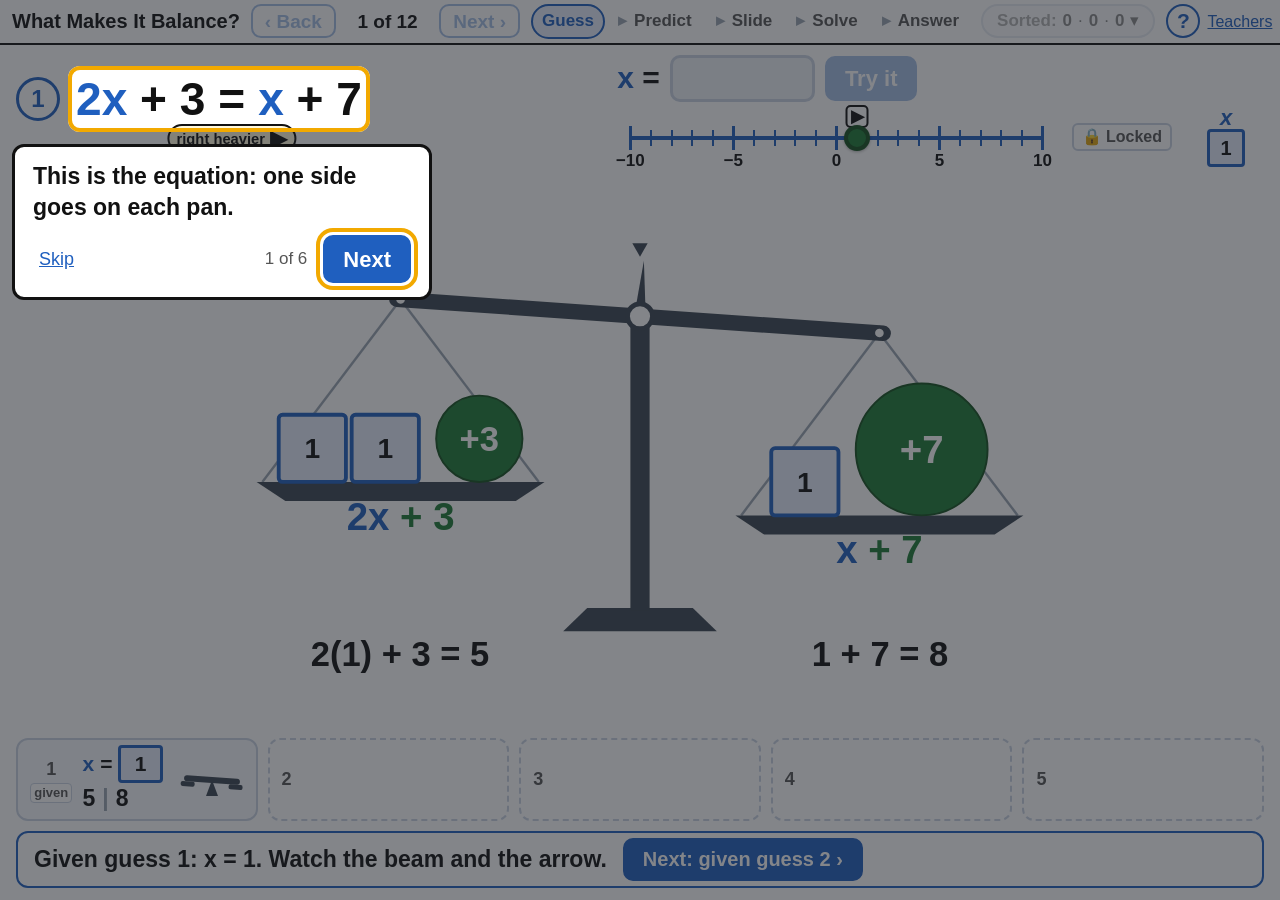
==== index.html @ c0139d24 "Version the script and style links so a new release never mixes with cached old files Co-Authored-By" ====
<!doctype html>
<html lang="en">
<head>
  <meta charset="utf-8">
  <meta name="viewport" content="width=device-width, initial-scale=1">
  <title>What Makes It Balance?</title>
  <link rel="stylesheet" href="css/style.css?v=bf39725">
</head>
<body class="app" data-step="guess">
  <header class="bar">
    <span class="bar-title">What Makes It Balance?</span>
    <nav class="bar-nav" aria-label="Equations">
      <button type="button" class="btn btn-nav" id="back" aria-keyshortcuts="b">&lsaquo; Back</button>
      <span class="bar-progress" id="progress" aria-live="polite"></span>
      <button type="button" class="btn btn-nav" id="next" aria-keyshortcuts="n">Next &rsaquo;</button>
    </nav>
    <ol class="steps" id="steps" aria-label="Steps for this equation">
      <li data-step="guess">Guess</li>
      <li data-step="predict">Predict</li>
      <li data-step="slide">Slide</li>
      <li data-step="solve">Solve</li>
      <li data-step="answer">Answer</li>
    </ol>
    <div class="sortbar dim-able">
      <button type="button" class="sortbar-toggle" id="sortbar-toggle" aria-expanded="false" aria-controls="sortbar-panel"></button>
      <div class="sortbar-panel" id="sortbar-panel" hidden></div>
    </div>
    <span class="bar-tools">
      <button type="button" class="btn btn-help" id="help" aria-label="Show me around (help)">?</button>
      <a href="teachers.html">Teachers</a>
      <button type="button" class="linkish" id="start-over">Start over</button>
    </span>
  </header>

  <main class="stage">
    <section class="top-row">
      <div class="eq-area" id="eq-area">
        <span class="eq-number" id="eq-number" aria-hidden="true"></span>
        <h1 class="eq-display" id="eq-display"></h1>
        <p class="sr-only" id="arrow-sr" aria-live="polite"></p>
      </div>
      <div class="x-area" id="x-area">
        <form class="x-form" id="x-form" autocomplete="off">
          <label for="x-input" class="x-label"><span class="eqn-x">x</span> =</label>
          <input id="x-input" class="x-input" type="text" inputmode="text" spellcheck="false" autocomplete="off">
          <button type="submit" class="btn btn-primary" id="x-try">Try it</button>
          <p class="msg" id="x-msg" aria-live="polite"></p>
        </form>
        <div class="nl-row">
          <div class="nl" id="nl">
            <div class="nl-markers" id="nl-markers"></div>
            <div class="nl-line" aria-hidden="true"></div>
            <div class="nl-ticks" id="nl-ticks" aria-hidden="true"></div>
            <input id="x-slider" class="nl-range" type="range" min="-10" max="10" step="0.01" value="0"
                   aria-label="Number line slider for x">
          </div>
          <span class="slider-lock" id="slider-lock" title="The slider unlocks after 5 guesses and a prediction">&#128274; Locked</span>
          <div class="xbox-wrap" id="xbox-wrap">
            <span class="xbox-name eqn-x" aria-hidden="true">x</span>
            <div class="xbox" id="xbox" role="status" aria-label="Current value of x"></div>
          </div>
        </div>
      </div>
    </section>

    <section class="balance-box" id="balance-box" aria-label="Balance">
      <svg id="balance" class="balance"></svg>
    </section>

    <section class="cards" id="cards" aria-label="Your guesses"></section>

    <section class="instruction" id="instruction" aria-live="polite"></section>
  </main>

  <div class="coach" id="coach" hidden>
    <div class="coach-ring" id="coach-ring"></div>
    <div class="coach-bubble" id="coach-bubble" role="dialog" aria-modal="true" aria-labelledby="coach-text">
      <p class="coach-text" id="coach-text"></p>
      <div class="coach-buttons">
        <button type="button" class="linkish" id="coach-skip">Skip</button>
        <span class="coach-count" id="coach-count"></span>
        <button type="button" class="btn btn-primary" id="coach-next">Next</button>
      </div>
    </div>
  </div>

  <script src="js/exact.js?v=bf39725"></script>
  <script src="js/equations.js?v=bf39725"></script>
  <script src="js/model.js?v=bf39725"></script>
  <script src="js/flow.js?v=bf39725"></script>
  <script src="js/equation-view.js?v=bf39725"></script>
  <script src="js/balance.js?v=bf39725"></script>
  <script src="js/activity.js?v=bf39725"></script>
</body>
</html>
---- css/style.css ----
/* Balanced or Not? — shared styles. Blue matches the paper sheets (#1F5FBF). */
:root {
  --blue: #1F5FBF;
  --blue-tint: #E4ECFA;
  --ink: #111111;
  --muted: #555555;
  --line: #C9D3E3;
  --bg: #FFFFFF;
  --panel: #F6F8FC;
  --green: #1E7A36;
  --red: #C0262D;
  --focus: #F2A900;
}

* { box-sizing: border-box; }
html { font-size: 20px; }
body {
  margin: 0;
  background: var(--bg);
  color: var(--ink);
  font-family: Helvetica, Arial, "Liberation Sans", sans-serif;
  line-height: 1.35;
}
a { color: var(--blue); }

:focus-visible { outline: 4px solid var(--focus); outline-offset: 3px; }

/* ---------- top bar ---------- */
.topbar {
  display: flex; align-items: baseline; justify-content: space-between; gap: 1rem; flex-wrap: wrap;
  padding: 0.6rem 1rem; border-bottom: 2px solid var(--ink);
}
.topbar h1 { margin: 0; font-size: 1.5rem; }
.topbar-sub { font-weight: 400; font-size: 1rem; color: var(--muted); margin-left: 0.5rem; }
.topbar-link { font-weight: 700; font-size: 0.9rem; }

/* ---------- buttons ---------- */
.btn {
  font: inherit; font-weight: 700; font-size: 1.1rem;
  min-height: 48px; min-width: 48px; padding: 0.3rem 0.9rem;
  border: 2px solid var(--blue); border-radius: 10px; background: #FFFFFF; color: var(--blue);
  cursor: pointer;
}
.btn:hover { background: var(--blue-tint); }
.btn-small { font-size: 1.3rem; padding: 0.1rem 0.6rem; }

/* ---------- equations (blue x-terms, black numbers, like the sheet) ---------- */
.eqn { font-weight: 700; white-space: nowrap; }
.eqn-x { color: var(--blue); }
.eqn--emphasis .eqn-x { background: var(--blue-tint); border-radius: 6px; padding: 0 0.12em; }

/* ---------- test page ---------- */
.test-page { max-width: 1180px; margin: 0 auto; padding: 0.6rem 1rem 2rem; }
.eq-picker { display: flex; align-items: center; gap: 0.6rem; flex-wrap: wrap; }
.eq-picker-label { font-weight: 700; color: var(--muted); }
.eq-picker-buttons { display: flex; flex-wrap: wrap; gap: 0.35rem; }
.eq-pick {
  font: inherit; font-weight: 700; min-width: 48px; min-height: 48px;
  border: 2px solid var(--blue); border-radius: 50%; background: #FFFFFF; color: var(--blue); cursor: pointer;
}
.eq-pick[aria-pressed="true"] { background: var(--blue); color: #FFFFFF; }

.eq-header { display: flex; align-items: center; justify-content: center; gap: 1rem; margin: 0.7rem 0 0; }
.eq-number {
  display: inline-flex; align-items: center; justify-content: center;
  width: 2.2rem; height: 2.2rem; border: 3px solid var(--blue); border-radius: 50%;
  color: var(--blue); font-weight: 700; font-size: 1.2rem;
}
.eq-display { margin: 0; font-size: clamp(1.8rem, 5vw, 3rem); }

.balance-wrap { display: flex; justify-content: center; }
.balance { width: 100%; max-height: 66vh; height: auto; display: block; }
.bon-label { text-anchor: middle; dominant-baseline: central; font-weight: 700; font-family: inherit; }
.bon-total { text-anchor: middle; font-weight: 700; fill: var(--ink); font-family: inherit; }

.controls {
  background: var(--panel); border: 2px solid var(--line); border-radius: 14px;
  padding: 0.7rem 1rem; margin-top: 0.4rem;
}
.x-entry { display: flex; align-items: center; gap: 0.6rem; flex-wrap: wrap; }
.x-label { font-weight: 700; font-size: 1.6rem; }
.x-input {
  font: inherit; font-weight: 700; font-size: 1.6rem; width: 6.5em; min-height: 48px;
  padding: 0.15rem 0.5rem; border: 2px solid var(--ink); border-radius: 10px; text-align: center;
}
.x-help { color: var(--muted); font-size: 0.85rem; }
.x-error { min-height: 1.2em; margin: 0.2rem 0; color: var(--red); font-weight: 700; }
.slider-row { display: flex; align-items: center; gap: 0.8rem; }
.slider-end { font-weight: 700; min-width: 2.5em; text-align: center; }
.x-slider { flex: 1; height: 48px; accent-color: var(--blue); cursor: pointer; }

.readout { margin-top: 0.6rem; font-size: 1.25rem; }
.readout-line { margin: 0.2rem 0; font-weight: 700; }
.readout-side { color: var(--muted); font-weight: 400; display: inline-block; min-width: 6.5em; }
.readout-result { margin: 0.5rem 0 0; font-size: 1.4rem; font-weight: 700; }

.test-options { margin-top: 1.2rem; color: var(--muted); font-size: 0.9rem; }
.test-options summary { cursor: pointer; font-weight: 700; }

/* ---------- teacher / landing pages ---------- */
.page { max-width: 900px; margin: 0 auto; padding: 1rem; }
.page h2 { font-size: 1.3rem; margin-top: 1.6rem; }
.download-list { list-style: none; padding: 0; display: grid; gap: 0.8rem; }
.download-list a {
  display: block; padding: 0.8rem 1rem; border: 2px solid var(--line); border-radius: 12px;
  text-decoration: none; font-weight: 700;
}
.download-list a:hover { border-color: var(--blue); background: var(--panel); }
.download-list small { display: block; font-weight: 400; color: var(--muted); margin-top: 0.2rem; }

@media (max-width: 640px) {
  html { font-size: 17px; }
  .readout-side { min-width: 0; display: block; }
}

@media (prefers-reduced-motion: reduce) {
  * { animation: none !important; transition: none !important; }
}

/* =====================================================================
   Student activity (spec v2): one screen at 1366 x 650, nothing scrolls
   ===================================================================== */
.sr-only { position: absolute; width: 1px; height: 1px; overflow: hidden; clip: rect(0 0 0 0); white-space: nowrap; }

body.app {
  font-size: 17px; height: 100vh; height: 100dvh; display: flex; flex-direction: column; overflow: hidden;
}
@media (max-height: 540px), (max-width: 980px) { body.app { overflow: auto; height: auto; } }

/* top bar */
.bar {
  flex: 0 0 auto; display: flex; align-items: center; gap: 0.55rem; padding: 0.2rem 0.6rem;
  border-bottom: 2px solid var(--ink); position: relative; z-index: 70; background: #FFFFFF;
}
.bar-title { font-weight: 700; font-size: 1rem; white-space: nowrap; }
.bar .btn { white-space: nowrap; }
.bar-nav { display: flex; align-items: center; gap: 0.4rem; }
.bar-progress { font-weight: 700; min-width: 4.6em; text-align: center; font-size: 0.95rem; white-space: nowrap; }
.btn-nav { min-height: 34px; font-size: 0.95rem; padding: 0.1rem 0.6rem; }
.btn:disabled { opacity: 0.4; cursor: default; }
.btn-primary { background: var(--blue); color: #FFFFFF; }
.btn-primary:hover:not(:disabled) { background: #174B98; }
.bar-tools { margin-left: auto; display: flex; gap: 0.35rem; align-items: center; font-size: 0.8rem; white-space: nowrap; }
.btn-help { min-width: 34px; min-height: 34px; padding: 0; border-radius: 50%; font-size: 1.05rem; }
.linkish { font: inherit; color: var(--blue); background: none; border: 0; text-decoration: underline; cursor: pointer; padding: 0.3rem; }

/* step strip */
.steps { display: flex; gap: 0.1rem; list-style: none; margin: 0; padding: 0; font-size: 0.85rem; font-weight: 700; white-space: nowrap; }
.steps li { padding: 0.2rem 0.45rem; border-radius: 999px; color: var(--muted); border: 2px solid transparent; }
.steps li + li::before { content: "\25B8"; margin-right: 0.35rem; color: #9AA5B1; }
.steps li[aria-current="step"] { color: var(--blue); border-color: var(--blue); background: var(--blue-tint); }

/* sort bar */
.sortbar { position: relative; }
.sortbar-toggle {
  font: inherit; font-size: 0.85rem; white-space: nowrap; display: flex; align-items: center; gap: 0.3rem; min-height: 34px;
  padding: 0.1rem 0.7rem; border: 2px solid var(--line); border-radius: 999px; background: var(--panel); cursor: pointer;
}
.sortbar-toggle[aria-expanded="true"] { border-color: var(--blue); }
.sortbar-label { font-weight: 700; color: var(--muted); }
.sortbar-panel {
  position: absolute; top: calc(100% + 6px); right: 0; z-index: 80; width: min(820px, 90vw);
  display: grid; grid-template-columns: repeat(3, 1fr); background: #FFFFFF;
  border: 2px solid var(--blue); border-radius: 12px; box-shadow: 0 8px 24px rgba(0, 0, 0, 0.18);
}
.sortbar-panel[hidden] { display: none; }
.sort-col { padding: 0.6rem 0.8rem; }
.sort-col + .sort-col { border-left: 2px solid var(--blue); }
.sort-col h2 { margin: 0; color: var(--blue); font-size: 1.05rem; }
.sort-sub { margin: 0 0 0.4rem; color: var(--muted); font-size: 0.8rem; }
.sort-col ul { list-style: none; margin: 0; padding: 0; display: grid; gap: 0.3rem; }
.sort-col li { display: flex; align-items: center; gap: 0.4rem; font-size: 1rem; }
.sort-num { display: inline-flex; align-items: center; justify-content: center; width: 1.6em; height: 1.6em;
  border: 2px solid var(--blue); border-radius: 50%; color: var(--blue); font-weight: 700; font-size: 0.75rem; flex: none; }
.sort-none { color: var(--muted); font-style: italic; }

/* stage */
.stage {
  flex: 1 1 auto; min-height: 0; display: flex; flex-direction: column; gap: 0.35rem; padding: 0.35rem 0.8rem 0.45rem;
}

/* top row: equation (left) and x controls (right) */
.top-row { flex: none; display: grid; grid-template-columns: minmax(0, 1fr) minmax(0, 1.12fr); gap: 1.2rem; align-items: center; }
.eq-area { display: flex; align-items: center; gap: 0.8rem; min-width: 0; padding-bottom: 1.3rem; }
.eq-area .eq-display { font-size: clamp(2rem, 3.6vw, 3.1rem); margin: 0; line-height: 1.1; }
.eq-area .eq-number { flex: none; }
.eqn-eq { position: relative; display: inline-block; padding: 0 0.28em; }
.eq-arrow {
  position: absolute; left: 50%; top: 100%; transform: translateX(-50%); display: flex; align-items: center; gap: 0.25rem;
  white-space: nowrap; font-size: 0.32em; font-weight: 700; color: var(--ink); line-height: 1;
  border: 2px solid var(--ink); border-radius: 999px; padding: 0.1em 0.5em; background: #FFF8DC;
}
.eq-arrow[hidden] { display: none; }
.eq-arrow-glyph { font-size: 1.5em; }
.eq-arrow[data-heavier="right"] { flex-direction: row-reverse; }
.eq-arrow[data-heavier="balanced"] { background: #E6F4EA; }

.x-area { display: flex; flex-direction: column; gap: 0.15rem; min-width: 0; }
.x-form { display: flex; align-items: center; gap: 0.5rem; }
.x-form .x-label { font-size: 1.5rem; font-weight: 700; }
.x-form .x-input { font: inherit; font-weight: 700; font-size: 1.45rem; width: 5em; min-height: 42px; padding: 0.05rem 0.4rem;
  border: 3px solid var(--blue); border-radius: 10px; text-align: center; color: var(--ink); }
.x-input:disabled { background: #EEF1F5; border-color: var(--line); }
.x-form .btn { min-height: 42px; }
.msg { margin: 0; flex: 1 1 0; min-width: 0; font-size: 0.85rem; line-height: 1.2; font-weight: 700; color: var(--ink); }

.nl-row { display: flex; align-items: center; gap: 0.8rem; }
.nl { --thumb: 26px; --marker-rows: 1; --lift: calc((var(--marker-rows) - 1) * 25px); position: relative; flex: 1 1 auto;
  height: calc(64px + var(--lift)); min-width: 0; }
.nl-line { position: absolute; left: calc(var(--thumb) / 2); right: calc(var(--thumb) / 2); top: calc(31px + var(--lift)); height: 4px; background: var(--blue); border-radius: 2px; }
.nl-tick { position: absolute; top: calc(25px + var(--lift)); width: 2px; height: 16px; margin-left: -1px; background: var(--blue); }
.nl-tick.is-major { top: calc(21px + var(--lift)); height: 24px; width: 3px; margin-left: -1.5px; }
.nl-num { position: absolute; top: calc(45px + var(--lift)); transform: translateX(-50%); font-weight: 700; font-size: 0.85rem; color: var(--ink); }
.nl-markers { position: absolute; inset: 0 0 auto 0; height: calc(24px + var(--lift)); }
.nl-marker { position: absolute; top: 0; transform: translateX(-50%); font-size: 0.85rem; font-weight: 700; line-height: 1;
  background: #FFFFFF; border: 2px solid var(--ink); border-radius: 5px; padding: 1px 3px; }
.nl-marker.is-balanced { border-color: var(--green); color: var(--green); }
.nl-range { position: absolute; left: 0; right: 0; top: calc(20px + var(--lift)); width: 100%; height: 26px; margin: 0; background: transparent;
  -webkit-appearance: none; appearance: none; cursor: pointer; }
.nl-range:disabled { cursor: not-allowed; }
.nl-range::-webkit-slider-runnable-track { height: 26px; background: transparent; }
.nl-range::-moz-range-track { height: 26px; background: transparent; }
.nl-range::-webkit-slider-thumb { -webkit-appearance: none; width: 26px; height: 26px; border-radius: 50%;
  background: #FFFFFF; border: 4px solid var(--blue); box-shadow: 0 1px 3px rgba(0,0,0,0.3); }
.nl-range::-moz-range-thumb { width: 18px; height: 18px; border-radius: 50%; background: #FFFFFF; border: 4px solid var(--blue); }
.nl-range.is-arrived::-webkit-slider-thumb { background: var(--green); border-color: #14501F; }
.nl-range.is-arrived::-moz-range-thumb { background: var(--green); border-color: #14501F; }
.nl-range:focus-visible { outline: none; }
.nl-range:focus-visible::-webkit-slider-thumb { outline: 4px solid var(--focus); outline-offset: 2px; }

.slider-lock { flex: none; font-size: 0.8rem; font-weight: 700; color: var(--muted); border: 2px solid var(--line);
  border-radius: 6px; padding: 0.05rem 0.4rem; background: #FFFFFF; white-space: nowrap; }
.slider-lock[hidden] { display: none; }
.xbox-wrap { flex: none; width: 76px; display: flex; flex-direction: column; align-items: center; justify-content: center; height: 64px; }
.xbox-name { font-weight: 700; font-size: 1.1rem; font-style: italic; line-height: 1; }
.xbox { display: flex; align-items: center; justify-content: center; min-width: 38px; min-height: 38px; font-weight: 700;
  border: 3px solid var(--blue); border-radius: 4px; background: var(--blue-tint); color: var(--ink); }
.xbox.is-zero { border-style: dashed; background: repeating-linear-gradient(45deg, #EDEDED 0 5px, #C9C9C9 5px 8px); }
.xbox.is-negative { background: #FFFFFF; }
.xbox.is-unknown { width: 38px; height: 38px; color: var(--blue); font-style: italic; font-size: 1.2rem; }

/* balance */
.balance-box { flex: 1 1 auto; min-height: 0; position: relative; }
.balance-box .balance { position: absolute; inset: 0; width: 100%; height: 100%; max-height: none; }
.bon-sub { text-anchor: middle; font-weight: 700; fill: var(--ink); font-family: inherit; }
.bon-expr { text-anchor: middle; font-weight: 700; font-family: inherit; }
.bon-label-x { font-style: italic; }

/* guess cards */
.cards { flex: none; display: grid; grid-template-columns: repeat(5, minmax(0, 1fr)); gap: 0.5rem; }
.card-guess { display: grid; grid-template-columns: auto 1fr auto; grid-template-rows: auto auto; align-items: center;
  column-gap: 0.5rem; padding: 0.25rem 0.6rem; min-height: 72px; border: 2px solid var(--line); border-radius: 12px; background: var(--panel); }
.card-guess.is-empty { border-style: dashed; background: #FFFFFF; }
.card-num { grid-row: 1 / 3; font-weight: 700; color: var(--muted); display: flex; flex-direction: column; align-items: center; gap: 2px; }
.given { font-size: 0.65rem; font-weight: 700; color: var(--muted); border: 1px solid var(--line); border-radius: 4px; padding: 0 0.25em; background: #FFFFFF; }
.card-x { font-weight: 700; font-size: 1.05rem; display: flex; align-items: center; gap: 0.3rem; white-space: nowrap; }
.card-box { display: inline-flex; align-items: center; justify-content: center; min-width: 2.1em; height: 1.8em; padding: 0 0.25em;
  border: 3px solid var(--blue); border-radius: 4px; background: var(--blue-tint); }
.card-box.is-zero { border-style: dashed; background: #EDEDED; }
.card-box.is-negative { background: #FFFFFF; }
.card-totals { grid-column: 2; font-weight: 700; font-size: 1.15rem; display: flex; gap: 0.35rem; font-variant-numeric: tabular-nums; }
.card-bar { color: #9AA5B1; }
.card-beam { grid-column: 3; grid-row: 1 / 3; width: 64px; height: 36px; }

/* instruction bar */
.instruction { flex: none; display: flex; align-items: center; gap: 0.8rem; min-height: 46px; padding: 0.25rem 0.8rem;
  border: 2px solid var(--blue); border-radius: 12px; background: #FFFFFF; }
.instruction p { margin: 0; }
.instruction-text { font-weight: 700; font-size: 1.15rem; }
.instruction-note { margin-left: auto !important; font-weight: 700; font-size: 0.95rem; border-left: 5px solid var(--blue);
  padding: 0.15rem 0.5rem; background: var(--blue-tint); border-radius: 4px; }
.instruction .btn { min-height: 38px; font-size: 1rem; }

/* spotlight: what the student is working on stays lit; the rest dims (still visible) */
.dim-able { transition: opacity 0.2s; }
body[data-step="guess"] .sortbar { opacity: 0.45; }

/* coach marks */
.coach { position: fixed; inset: 0; z-index: 200; }
.coach[hidden] { display: none; }
.coach-ring { position: fixed; border: 4px solid var(--focus); border-radius: 12px; box-shadow: 0 0 0 9999px rgba(30, 34, 40, 0.55); pointer-events: none; }
.coach-bubble { position: fixed; max-width: 420px; background: #FFFFFF; border: 3px solid var(--ink); border-radius: 12px; padding: 0.7rem 0.9rem; }
.coach-text { margin: 0 0 0.6rem; font-weight: 700; font-size: 1.15rem; }
.coach-buttons { display: flex; align-items: center; gap: 0.8rem; }
.coach-count { margin-left: auto; color: var(--muted); font-size: 0.85rem; }

/* 1366 x 768 and taller: a little more room */
@media (min-height: 720px) {
  body.app { font-size: 18px; }
  .stage { gap: 0.5rem; padding: 0.5rem 0.8rem 0.6rem; }
  .card-guess { min-height: 82px; }
}
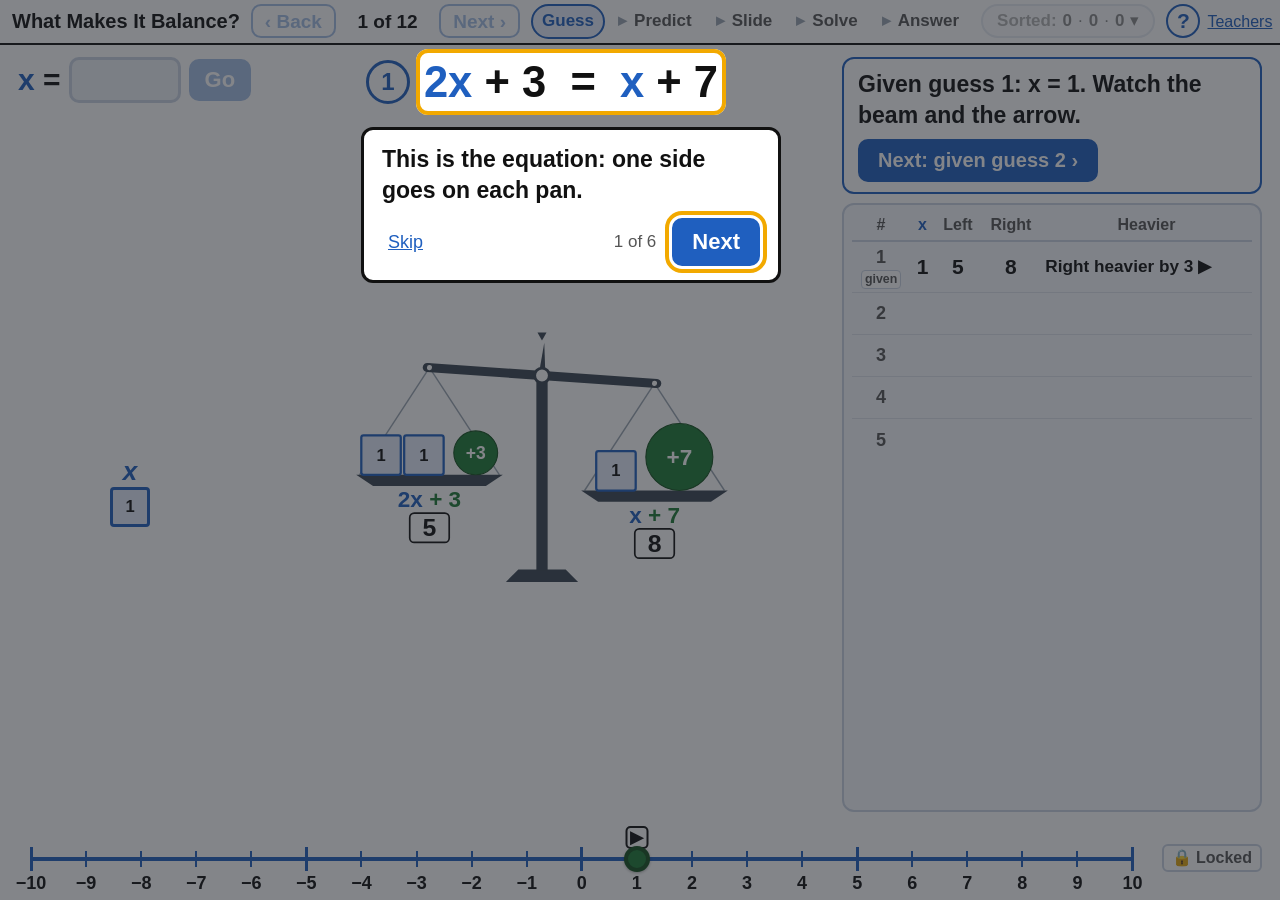
==== commit ad258416: "Stage A, spec v2.1 layout: three columns and the number line along the bottom - Spec v2.1 replaces v" ====
--- a/index.html
+++ b/index.html
@@ -4,7 +4,7 @@
   <meta charset="utf-8">
   <meta name="viewport" content="width=device-width, initial-scale=1">
   <title>What Makes It Balance?</title>
-  <link rel="stylesheet" href="css/style.css?v=bf39725">
+  <link rel="stylesheet" href="css/style.css?v=v21a">
 </head>
 <body class="app" data-step="guess">
   <header class="bar">
@@ -33,43 +33,53 @@
   </header>
 
   <main class="stage">
-    <section class="top-row">
+    <section class="col-x" id="x-area" aria-label="Your value of x">
+      <form class="x-form" id="x-form" autocomplete="off">
+        <label for="x-input" class="x-label"><span class="eqn-x">x</span> =</label>
+        <input id="x-input" class="x-input" type="text" inputmode="text" spellcheck="false" autocomplete="off">
+        <button type="submit" class="btn btn-primary" id="x-try">Go</button>
+      </form>
+      <p class="msg" id="x-msg" aria-live="polite"></p>
+      <div class="cue-slot"><p class="cue" id="cue" hidden></p></div>
+      <div class="xbox-wrap" id="xbox-wrap">
+        <span class="xbox-name eqn-x" aria-hidden="true">x</span>
+        <div class="xbox" id="xbox" role="status" aria-label="Current value of x"></div>
+      </div>
+    </section>
+
+    <section class="col-center" aria-label="Equation and balance">
       <div class="eq-area" id="eq-area">
         <span class="eq-number" id="eq-number" aria-hidden="true"></span>
         <h1 class="eq-display" id="eq-display"></h1>
-        <p class="sr-only" id="arrow-sr" aria-live="polite"></p>
+        <p class="sr-only" id="result-sr" aria-live="polite"></p>
       </div>
-      <div class="x-area" id="x-area">
-        <form class="x-form" id="x-form" autocomplete="off">
-          <label for="x-input" class="x-label"><span class="eqn-x">x</span> =</label>
-          <input id="x-input" class="x-input" type="text" inputmode="text" spellcheck="false" autocomplete="off">
-          <button type="submit" class="btn btn-primary" id="x-try">Try it</button>
-          <p class="msg" id="x-msg" aria-live="polite"></p>
-        </form>
-        <div class="nl-row">
-          <div class="nl" id="nl">
-            <div class="nl-markers" id="nl-markers"></div>
-            <div class="nl-line" aria-hidden="true"></div>
-            <div class="nl-ticks" id="nl-ticks" aria-hidden="true"></div>
-            <input id="x-slider" class="nl-range" type="range" min="-10" max="10" step="0.01" value="0"
-                   aria-label="Number line slider for x">
-          </div>
-          <span class="slider-lock" id="slider-lock" title="The slider unlocks after 5 guesses and a prediction">&#128274; Locked</span>
-          <div class="xbox-wrap" id="xbox-wrap">
-            <span class="xbox-name eqn-x" aria-hidden="true">x</span>
-            <div class="xbox" id="xbox" role="status" aria-label="Current value of x"></div>
-          </div>
-        </div>
+      <div class="balance-box" id="balance-box">
+        <svg id="balance" class="balance"></svg>
       </div>
     </section>
 
-    <section class="balance-box" id="balance-box" aria-label="Balance">
-      <svg id="balance" class="balance"></svg>
+    <section class="col-right" aria-label="Questions and your guesses">
+      <div class="prompt" id="prompt" aria-live="polite"></div>
+      <div class="table-box" id="table-box">
+        <table class="guess-table" id="guess-table">
+          <caption class="sr-only">Your guesses</caption>
+          <thead><tr><th scope="col">#</th><th scope="col"><span class="eqn-x">x</span></th><th scope="col">Left</th>
+            <th scope="col">Right</th><th scope="col">Heavier</th></tr></thead>
+          <tbody id="guess-rows"></tbody>
+        </table>
+      </div>
     </section>
 
-    <section class="cards" id="cards" aria-label="Your guesses"></section>
-
-    <section class="instruction" id="instruction" aria-live="polite"></section>
+    <section class="col-line" aria-label="Number line">
+      <div class="nl" id="nl">
+        <div class="nl-markers" id="nl-markers"></div>
+        <div class="nl-line" aria-hidden="true"></div>
+        <div class="nl-ticks" id="nl-ticks" aria-hidden="true"></div>
+        <input id="x-slider" class="nl-range" type="range" min="-10" max="10" step="0.01" value="0"
+               aria-label="Number line slider for x">
+      </div>
+      <span class="slider-lock" id="slider-lock" title="The slider unlocks after 5 guesses and a prediction">&#128274; Locked</span>
+    </section>
   </main>
 
   <div class="coach" id="coach" hidden>
@@ -84,12 +94,12 @@
     </div>
   </div>
 
-  <script src="js/exact.js?v=bf39725"></script>
-  <script src="js/equations.js?v=bf39725"></script>
-  <script src="js/model.js?v=bf39725"></script>
-  <script src="js/flow.js?v=bf39725"></script>
-  <script src="js/equation-view.js?v=bf39725"></script>
-  <script src="js/balance.js?v=bf39725"></script>
-  <script src="js/activity.js?v=bf39725"></script>
+  <script src="js/exact.js?v=v21a"></script>
+  <script src="js/equations.js?v=v21a"></script>
+  <script src="js/model.js?v=v21a"></script>
+  <script src="js/flow.js?v=v21a"></script>
+  <script src="js/equation-view.js?v=v21a"></script>
+  <script src="js/balance.js?v=v21a"></script>
+  <script src="js/activity.js?v=v21a"></script>
 </body>
 </html>
--- a/css/style.css
+++ b/css/style.css
@@ -174,43 +174,77 @@
   border: 2px solid var(--blue); border-radius: 50%; color: var(--blue); font-weight: 700; font-size: 0.75rem; flex: none; }
 .sort-none { color: var(--muted); font-style: italic; }
 
-/* stage */
+/* stage: three columns, number line along the bottom */
 .stage {
-  flex: 1 1 auto; min-height: 0; display: flex; flex-direction: column; gap: 0.35rem; padding: 0.35rem 0.8rem 0.45rem;
-}
-
-/* top row: equation (left) and x controls (right) */
-.top-row { flex: none; display: grid; grid-template-columns: minmax(0, 1fr) minmax(0, 1.12fr); gap: 1.2rem; align-items: center; }
-.eq-area { display: flex; align-items: center; gap: 0.8rem; min-width: 0; padding-bottom: 1.3rem; }
-.eq-area .eq-display { font-size: clamp(2rem, 3.6vw, 3.1rem); margin: 0; line-height: 1.1; }
-.eq-area .eq-number { flex: none; }
-.eqn-eq { position: relative; display: inline-block; padding: 0 0.28em; }
-.eq-arrow {
-  position: absolute; left: 50%; top: 100%; transform: translateX(-50%); display: flex; align-items: center; gap: 0.25rem;
-  white-space: nowrap; font-size: 0.32em; font-weight: 700; color: var(--ink); line-height: 1;
-  border: 2px solid var(--ink); border-radius: 999px; padding: 0.1em 0.5em; background: #FFF8DC;
-}
-.eq-arrow[hidden] { display: none; }
-.eq-arrow-glyph { font-size: 1.5em; }
-.eq-arrow[data-heavier="right"] { flex-direction: row-reverse; }
-.eq-arrow[data-heavier="balanced"] { background: #E6F4EA; }
-
-.x-area { display: flex; flex-direction: column; gap: 0.15rem; min-width: 0; }
-.x-form { display: flex; align-items: center; gap: 0.5rem; }
-.x-form .x-label { font-size: 1.5rem; font-weight: 700; }
-.x-form .x-input { font: inherit; font-weight: 700; font-size: 1.45rem; width: 5em; min-height: 42px; padding: 0.05rem 0.4rem;
+  flex: 1 1 auto; min-height: 0; display: grid; gap: 0.5rem 0.8rem; padding: 0.4rem 0.8rem 0.3rem;
+  grid-template-columns: 224px minmax(0, 1fr) 420px; grid-template-rows: minmax(0, 1fr) auto;
+  grid-template-areas: "x center right" "line line line";
+}
+.col-x { grid-area: x; display: flex; flex-direction: column; align-items: flex-start; min-height: 0; }
+.col-center { grid-area: center; display: flex; flex-direction: column; min-height: 0; min-width: 0; }
+.col-right { grid-area: right; display: flex; flex-direction: column; gap: 0.45rem; min-height: 0; }
+.col-line { grid-area: line; display: flex; align-items: center; gap: 0.8rem; }
+
+/* left: x box, cue, x-box */
+.x-form { display: flex; align-items: center; gap: 0.4rem; }
+.x-form .x-label { font-size: 1.5rem; font-weight: 700; white-space: nowrap; }
+.x-form .x-input { font: inherit; font-weight: 700; font-size: 1.4rem; width: 4em; min-height: 42px; padding: 0.05rem 0.3rem;
   border: 3px solid var(--blue); border-radius: 10px; text-align: center; color: var(--ink); }
 .x-input:disabled { background: #EEF1F5; border-color: var(--line); }
-.x-form .btn { min-height: 42px; }
-.msg { margin: 0; flex: 1 1 0; min-width: 0; font-size: 0.85rem; line-height: 1.2; font-weight: 700; color: var(--ink); }
-
-.nl-row { display: flex; align-items: center; gap: 0.8rem; }
+.x-form .btn { min-height: 42px; padding: 0.2rem 0.7rem; }
+.msg { margin: 0.2rem 0 0; min-height: 1.2em; font-size: 0.85rem; line-height: 1.2; font-weight: 700; color: var(--ink); }
+.cue-slot { min-height: 44px; width: 100%; }
+.cue { position: relative; display: inline-block; margin: 8px 0 0; padding: 0.25rem 0.6rem; font-size: 0.9rem; font-weight: 700;
+  background: #FFF8DC; border: 2px solid var(--ink); border-radius: 8px; }
+.cue::before { content: ""; position: absolute; left: 22px; top: -9px; width: 12px; height: 12px; background: #FFF8DC;
+  border-left: 2px solid var(--ink); border-top: 2px solid var(--ink); transform: rotate(45deg); }
+.cue[hidden] { display: none; }
+.xbox-wrap { flex: 1 1 auto; width: 100%; display: flex; flex-direction: column; align-items: center; justify-content: center; min-height: 0; }
+.xbox-name { font-weight: 700; font-size: 1.3rem; font-style: italic; line-height: 1.2; }
+.xbox { display: flex; align-items: center; justify-content: center; font-weight: 700; box-sizing: border-box;
+  border: 3px solid var(--blue); border-radius: 4px; background: var(--blue-tint); color: var(--ink); }
+.xbox.is-zero { border-style: dashed; background: repeating-linear-gradient(45deg, #EDEDED 0 5px, #C9C9C9 5px 8px); }
+.xbox.is-negative { background: #FFFFFF; }
+.xbox.is-unknown { color: var(--blue); font-style: italic; font-size: 1.4rem; }
+
+/* center: the equation above the balance */
+.col-center .eq-area { flex: none; display: flex; align-items: center; justify-content: center; gap: 0.7rem; }
+.col-center .eq-display { font-size: clamp(2rem, 3.4vw, 3rem); margin: 0; line-height: 1.15; }
+.eqn-eq { padding: 0 0.28em; }
+.balance-box { flex: 1 1 auto; min-height: 0; position: relative; }
+.balance-box .balance { position: absolute; inset: 0; width: 100%; height: 100%; max-height: none; }
+.bon-expr { text-anchor: middle; font-weight: 700; font-family: inherit; }
+.bon-total-text { fill: var(--ink); }
+.bon-label-x { font-style: italic; }
+
+/* right: prompt panel and guess table */
+.prompt { flex: 0 1 auto; min-height: 0; display: flex; flex-direction: column; gap: 0.4rem; padding: 0.5rem 0.7rem;
+  border: 2px solid var(--blue); border-radius: 12px; background: #FFFFFF; }
+.prompt p { margin: 0; }
+.prompt-q { font-weight: 700; font-size: 1.15rem; }
+.prompt-note { font-weight: 700; font-size: 0.95rem; border-left: 5px solid var(--blue); padding: 0.2rem 0.5rem;
+  background: var(--blue-tint); border-radius: 4px; }
+.prompt .btn { align-self: flex-start; min-height: 40px; font-size: 1rem; }
+.table-box { flex: 1 1 auto; min-height: 0; border: 2px solid var(--line); border-radius: 12px; background: var(--panel); padding: 0.2rem 0.4rem; }
+.guess-table { width: 100%; border-collapse: collapse; font-variant-numeric: tabular-nums; }
+.guess-table th, .guess-table td { padding: 0.15rem 0.22rem; text-align: center; height: 1.75em; }
+.guess-table thead th { font-size: 0.8rem; color: var(--muted); border-bottom: 2px solid var(--line); }
+.guess-table tbody tr + tr > * { border-top: 1px solid #DDE3EC; }
+.guess-table tbody th { color: var(--muted); font-weight: 700; white-space: nowrap; }
+.guess-table td { font-weight: 700; font-size: 1.05rem; }
+.guess-table td.heavier { font-size: 0.86rem; text-align: left; white-space: nowrap; }
+.guess-table td.is-balanced { color: var(--green); }
+.guess-table tbody th .given { display: block; margin: 1px auto 0; width: max-content; }
+.given { display: inline-block; margin-left: 0.25em; font-size: 0.62rem; font-weight: 700; color: var(--muted);
+  border: 1px solid var(--line); border-radius: 4px; padding: 0 0.2em; background: #FFFFFF; vertical-align: middle; }
+
+/* bottom: the number line */
 .nl { --thumb: 26px; --marker-rows: 1; --lift: calc((var(--marker-rows) - 1) * 25px); position: relative; flex: 1 1 auto;
   height: calc(64px + var(--lift)); min-width: 0; }
 .nl-line { position: absolute; left: calc(var(--thumb) / 2); right: calc(var(--thumb) / 2); top: calc(31px + var(--lift)); height: 4px; background: var(--blue); border-radius: 2px; }
 .nl-tick { position: absolute; top: calc(25px + var(--lift)); width: 2px; height: 16px; margin-left: -1px; background: var(--blue); }
 .nl-tick.is-major { top: calc(21px + var(--lift)); height: 24px; width: 3px; margin-left: -1.5px; }
-.nl-num { position: absolute; top: calc(45px + var(--lift)); transform: translateX(-50%); font-weight: 700; font-size: 0.85rem; color: var(--ink); }
+.nl-num { position: absolute; top: calc(45px + var(--lift)); transform: translateX(-50%); font-weight: 700; font-size: 0.9rem; color: var(--ink); }
 .nl-markers { position: absolute; inset: 0 0 auto 0; height: calc(24px + var(--lift)); }
 .nl-marker { position: absolute; top: 0; transform: translateX(-50%); font-size: 0.85rem; font-weight: 700; line-height: 1;
   background: #FFFFFF; border: 2px solid var(--ink); border-radius: 5px; padding: 1px 3px; }
@@ -227,49 +261,9 @@
 .nl-range.is-arrived::-moz-range-thumb { background: var(--green); border-color: #14501F; }
 .nl-range:focus-visible { outline: none; }
 .nl-range:focus-visible::-webkit-slider-thumb { outline: 4px solid var(--focus); outline-offset: 2px; }
-
 .slider-lock { flex: none; font-size: 0.8rem; font-weight: 700; color: var(--muted); border: 2px solid var(--line);
   border-radius: 6px; padding: 0.05rem 0.4rem; background: #FFFFFF; white-space: nowrap; }
 .slider-lock[hidden] { display: none; }
-.xbox-wrap { flex: none; width: 76px; display: flex; flex-direction: column; align-items: center; justify-content: center; height: 64px; }
-.xbox-name { font-weight: 700; font-size: 1.1rem; font-style: italic; line-height: 1; }
-.xbox { display: flex; align-items: center; justify-content: center; min-width: 38px; min-height: 38px; font-weight: 700;
-  border: 3px solid var(--blue); border-radius: 4px; background: var(--blue-tint); color: var(--ink); }
-.xbox.is-zero { border-style: dashed; background: repeating-linear-gradient(45deg, #EDEDED 0 5px, #C9C9C9 5px 8px); }
-.xbox.is-negative { background: #FFFFFF; }
-.xbox.is-unknown { width: 38px; height: 38px; color: var(--blue); font-style: italic; font-size: 1.2rem; }
-
-/* balance */
-.balance-box { flex: 1 1 auto; min-height: 0; position: relative; }
-.balance-box .balance { position: absolute; inset: 0; width: 100%; height: 100%; max-height: none; }
-.bon-sub { text-anchor: middle; font-weight: 700; fill: var(--ink); font-family: inherit; }
-.bon-expr { text-anchor: middle; font-weight: 700; font-family: inherit; }
-.bon-label-x { font-style: italic; }
-
-/* guess cards */
-.cards { flex: none; display: grid; grid-template-columns: repeat(5, minmax(0, 1fr)); gap: 0.5rem; }
-.card-guess { display: grid; grid-template-columns: auto 1fr auto; grid-template-rows: auto auto; align-items: center;
-  column-gap: 0.5rem; padding: 0.25rem 0.6rem; min-height: 72px; border: 2px solid var(--line); border-radius: 12px; background: var(--panel); }
-.card-guess.is-empty { border-style: dashed; background: #FFFFFF; }
-.card-num { grid-row: 1 / 3; font-weight: 700; color: var(--muted); display: flex; flex-direction: column; align-items: center; gap: 2px; }
-.given { font-size: 0.65rem; font-weight: 700; color: var(--muted); border: 1px solid var(--line); border-radius: 4px; padding: 0 0.25em; background: #FFFFFF; }
-.card-x { font-weight: 700; font-size: 1.05rem; display: flex; align-items: center; gap: 0.3rem; white-space: nowrap; }
-.card-box { display: inline-flex; align-items: center; justify-content: center; min-width: 2.1em; height: 1.8em; padding: 0 0.25em;
-  border: 3px solid var(--blue); border-radius: 4px; background: var(--blue-tint); }
-.card-box.is-zero { border-style: dashed; background: #EDEDED; }
-.card-box.is-negative { background: #FFFFFF; }
-.card-totals { grid-column: 2; font-weight: 700; font-size: 1.15rem; display: flex; gap: 0.35rem; font-variant-numeric: tabular-nums; }
-.card-bar { color: #9AA5B1; }
-.card-beam { grid-column: 3; grid-row: 1 / 3; width: 64px; height: 36px; }
-
-/* instruction bar */
-.instruction { flex: none; display: flex; align-items: center; gap: 0.8rem; min-height: 46px; padding: 0.25rem 0.8rem;
-  border: 2px solid var(--blue); border-radius: 12px; background: #FFFFFF; }
-.instruction p { margin: 0; }
-.instruction-text { font-weight: 700; font-size: 1.15rem; }
-.instruction-note { margin-left: auto !important; font-weight: 700; font-size: 0.95rem; border-left: 5px solid var(--blue);
-  padding: 0.15rem 0.5rem; background: var(--blue-tint); border-radius: 4px; }
-.instruction .btn { min-height: 38px; font-size: 1rem; }
 
 /* spotlight: what the student is working on stays lit; the rest dims (still visible) */
 .dim-able { transition: opacity 0.2s; }
@@ -287,6 +281,6 @@
 /* 1366 x 768 and taller: a little more room */
 @media (min-height: 720px) {
   body.app { font-size: 18px; }
-  .stage { gap: 0.5rem; padding: 0.5rem 0.8rem 0.6rem; }
-  .card-guess { min-height: 82px; }
-}
+  .stage { gap: 0.7rem 0.9rem; padding: 0.6rem 0.9rem 0.5rem; }
+  .guess-table th, .guess-table td { height: 2em; }
+}
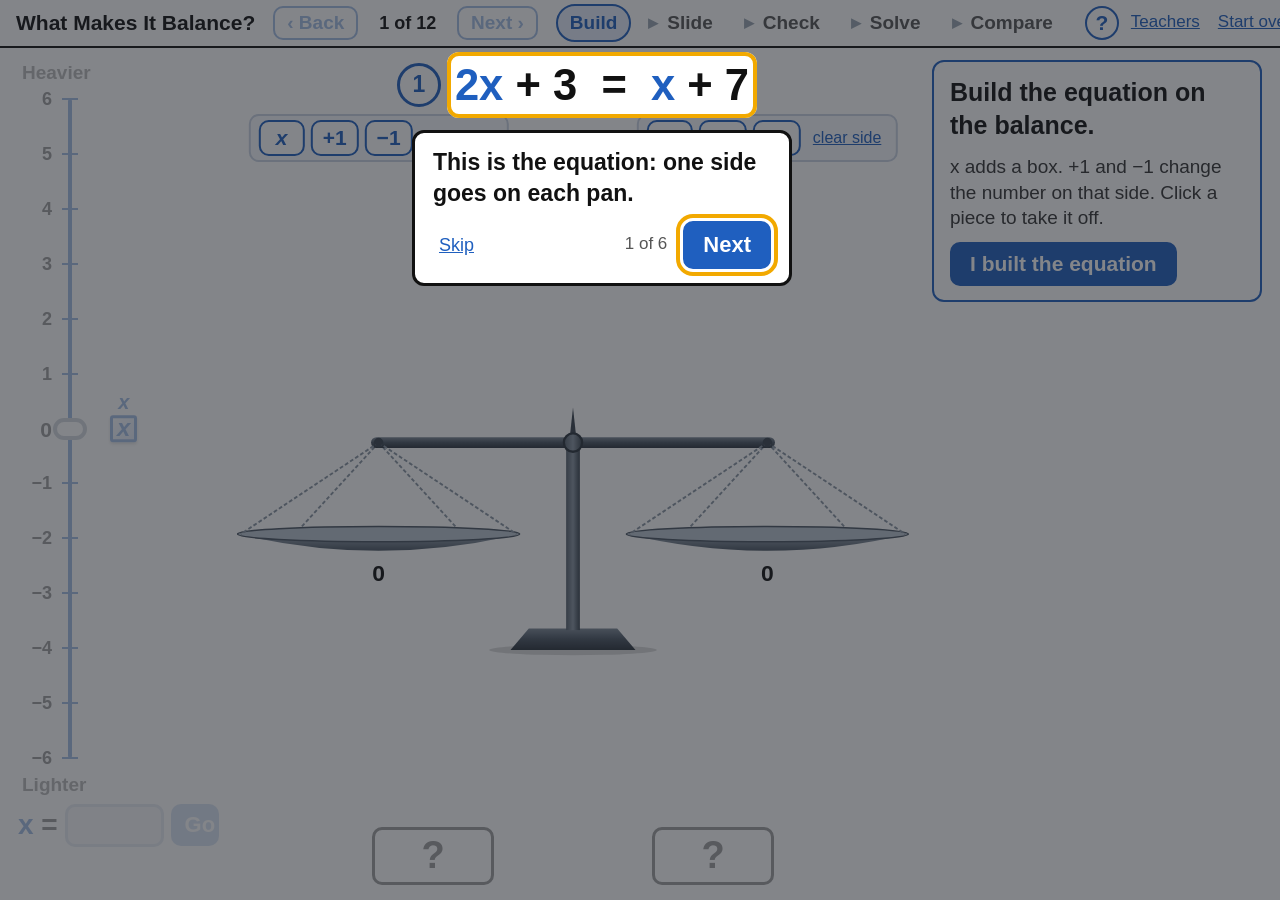
==== commit aeb8e1bf: "Spec v3, Stage 1: build the equation, then explore it with one vertical slider - Spec v3 replaces v2" ====
--- a/index.html
+++ b/index.html
@@ -4,27 +4,23 @@
   <meta charset="utf-8">
   <meta name="viewport" content="width=device-width, initial-scale=1">
   <title>What Makes It Balance?</title>
-  <link rel="stylesheet" href="css/style.css?v=v21a">
+  <link rel="stylesheet" href="css/style.css?v=v3s1">
 </head>
-<body class="app" data-step="guess">
+<body class="app" data-step="build">
   <header class="bar">
     <span class="bar-title">What Makes It Balance?</span>
     <nav class="bar-nav" aria-label="Equations">
       <button type="button" class="btn btn-nav" id="back" aria-keyshortcuts="b">&lsaquo; Back</button>
-      <span class="bar-progress" id="progress" aria-live="polite"></span>
+      <span class="bar-progress" id="progress"></span>
       <button type="button" class="btn btn-nav" id="next" aria-keyshortcuts="n">Next &rsaquo;</button>
     </nav>
     <ol class="steps" id="steps" aria-label="Steps for this equation">
-      <li data-step="guess">Guess</li>
-      <li data-step="predict">Predict</li>
+      <li data-step="build">Build</li>
       <li data-step="slide">Slide</li>
+      <li data-step="check">Check</li>
       <li data-step="solve">Solve</li>
-      <li data-step="answer">Answer</li>
+      <li data-step="compare">Compare</li>
     </ol>
-    <div class="sortbar dim-able">
-      <button type="button" class="sortbar-toggle" id="sortbar-toggle" aria-expanded="false" aria-controls="sortbar-panel"></button>
-      <div class="sortbar-panel" id="sortbar-panel" hidden></div>
-    </div>
     <span class="bar-tools">
       <button type="button" class="btn btn-help" id="help" aria-label="Show me around (help)">?</button>
       <a href="teachers.html">Teachers</a>
@@ -33,54 +29,51 @@
   </header>
 
   <main class="stage">
-    <section class="col-x" id="x-area" aria-label="Your value of x">
+    <section class="col-slide" id="col-slide" aria-label="Slider for x">
+      <div class="vs-host" id="vslider"></div>
       <form class="x-form" id="x-form" autocomplete="off">
         <label for="x-input" class="x-label"><span class="eqn-x">x</span> =</label>
         <input id="x-input" class="x-input" type="text" inputmode="text" spellcheck="false" autocomplete="off">
-        <button type="submit" class="btn btn-primary" id="x-try">Go</button>
+        <button type="submit" class="btn btn-primary" id="x-go">Go</button>
       </form>
       <p class="msg" id="x-msg" aria-live="polite"></p>
-      <div class="cue-slot"><p class="cue" id="cue" hidden></p></div>
-      <div class="xbox-wrap" id="xbox-wrap">
-        <span class="xbox-name eqn-x" aria-hidden="true">x</span>
-        <div class="xbox" id="xbox" role="status" aria-label="Current value of x"></div>
-      </div>
     </section>
 
     <section class="col-center" aria-label="Equation and balance">
-      <div class="eq-area" id="eq-area">
+      <div class="eq-area">
         <span class="eq-number" id="eq-number" aria-hidden="true"></span>
         <h1 class="eq-display" id="eq-display"></h1>
-        <p class="sr-only" id="result-sr" aria-live="polite"></p>
+      </div>
+      <div class="palettes" id="palettes" hidden>
+        <div class="palette" data-side="left" role="group" aria-label="Build the left side">
+          <button type="button" class="btn pbtn" data-act="x">x</button>
+          <button type="button" class="btn pbtn" data-act="plus">+1</button>
+          <button type="button" class="btn pbtn" data-act="minus">&minus;1</button>
+          <button type="button" class="linkish pclear" data-act="clear">clear side</button>
+        </div>
+        <div class="palette" data-side="right" role="group" aria-label="Build the right side">
+          <button type="button" class="btn pbtn" data-act="x">x</button>
+          <button type="button" class="btn pbtn" data-act="plus">+1</button>
+          <button type="button" class="btn pbtn" data-act="minus">&minus;1</button>
+          <button type="button" class="linkish pclear" data-act="clear">clear side</button>
+        </div>
       </div>
       <div class="balance-box" id="balance-box">
         <svg id="balance" class="balance"></svg>
       </div>
-    </section>
-
-    <section class="col-right" aria-label="Questions and your guesses">
-      <div class="prompt" id="prompt" aria-live="polite"></div>
-      <div class="table-box" id="table-box">
-        <table class="guess-table" id="guess-table">
-          <caption class="sr-only">Your guesses</caption>
-          <thead><tr><th scope="col">#</th><th scope="col"><span class="eqn-x">x</span></th><th scope="col">Left</th>
-            <th scope="col">Right</th><th scope="col">Heavier</th></tr></thead>
-          <tbody id="guess-rows"></tbody>
-        </table>
+      <div class="readout" id="readout">
+        <span class="tot" id="tot-left" aria-label="Left total"></span>
+        <span class="rel" id="rel" aria-hidden="true"></span>
+        <span class="tot" id="tot-right" aria-label="Right total"></span>
+        <span class="sr-only" id="rel-sr" aria-live="polite"></span>
       </div>
     </section>
 
-    <section class="col-line" aria-label="Number line">
-      <div class="nl" id="nl">
-        <div class="nl-markers" id="nl-markers"></div>
-        <div class="nl-line" aria-hidden="true"></div>
-        <div class="nl-ticks" id="nl-ticks" aria-hidden="true"></div>
-        <input id="x-slider" class="nl-range" type="range" min="-10" max="10" step="0.01" value="0"
-               aria-label="Number line slider for x">
-      </div>
-      <span class="slider-lock" id="slider-lock" title="The slider unlocks after 5 guesses and a prediction">&#128274; Locked</span>
+    <section class="col-right" aria-label="What to do">
+      <div class="prompt" id="prompt" aria-live="polite"></div>
     </section>
   </main>
+  <div class="xbox" id="xbox"><span></span></div>
 
   <div class="coach" id="coach" hidden>
     <div class="coach-ring" id="coach-ring"></div>
@@ -94,12 +87,14 @@
     </div>
   </div>
 
-  <script src="js/exact.js?v=v21a"></script>
-  <script src="js/equations.js?v=v21a"></script>
-  <script src="js/model.js?v=v21a"></script>
-  <script src="js/flow.js?v=v21a"></script>
-  <script src="js/equation-view.js?v=v21a"></script>
-  <script src="js/balance.js?v=v21a"></script>
-  <script src="js/activity.js?v=v21a"></script>
+  <script src="js/exact.js?v=v3s1"></script>
+  <script src="js/equations.js?v=v3s1"></script>
+  <script src="js/model.js?v=v3s1"></script>
+  <script src="js/flow.js?v=v3s1"></script>
+  <script src="js/equation-view.js?v=v3s1"></script>
+  <script src="js/balance.js?v=v3s1"></script>
+  <script src="js/vslider.js?v=v3s1"></script>
+  <script src="js/explore.js?v=v3s1"></script>
+  <script src="js/activity.js?v=v3s1"></script>
 </body>
 </html>
--- a/css/style.css
+++ b/css/style.css
@@ -49,54 +49,6 @@
 .eqn-x { color: var(--blue); }
 .eqn--emphasis .eqn-x { background: var(--blue-tint); border-radius: 6px; padding: 0 0.12em; }
 
-/* ---------- test page ---------- */
-.test-page { max-width: 1180px; margin: 0 auto; padding: 0.6rem 1rem 2rem; }
-.eq-picker { display: flex; align-items: center; gap: 0.6rem; flex-wrap: wrap; }
-.eq-picker-label { font-weight: 700; color: var(--muted); }
-.eq-picker-buttons { display: flex; flex-wrap: wrap; gap: 0.35rem; }
-.eq-pick {
-  font: inherit; font-weight: 700; min-width: 48px; min-height: 48px;
-  border: 2px solid var(--blue); border-radius: 50%; background: #FFFFFF; color: var(--blue); cursor: pointer;
-}
-.eq-pick[aria-pressed="true"] { background: var(--blue); color: #FFFFFF; }
-
-.eq-header { display: flex; align-items: center; justify-content: center; gap: 1rem; margin: 0.7rem 0 0; }
-.eq-number {
-  display: inline-flex; align-items: center; justify-content: center;
-  width: 2.2rem; height: 2.2rem; border: 3px solid var(--blue); border-radius: 50%;
-  color: var(--blue); font-weight: 700; font-size: 1.2rem;
-}
-.eq-display { margin: 0; font-size: clamp(1.8rem, 5vw, 3rem); }
-
-.balance-wrap { display: flex; justify-content: center; }
-.balance { width: 100%; max-height: 66vh; height: auto; display: block; }
-.bon-label { text-anchor: middle; dominant-baseline: central; font-weight: 700; font-family: inherit; }
-.bon-total { text-anchor: middle; font-weight: 700; fill: var(--ink); font-family: inherit; }
-
-.controls {
-  background: var(--panel); border: 2px solid var(--line); border-radius: 14px;
-  padding: 0.7rem 1rem; margin-top: 0.4rem;
-}
-.x-entry { display: flex; align-items: center; gap: 0.6rem; flex-wrap: wrap; }
-.x-label { font-weight: 700; font-size: 1.6rem; }
-.x-input {
-  font: inherit; font-weight: 700; font-size: 1.6rem; width: 6.5em; min-height: 48px;
-  padding: 0.15rem 0.5rem; border: 2px solid var(--ink); border-radius: 10px; text-align: center;
-}
-.x-help { color: var(--muted); font-size: 0.85rem; }
-.x-error { min-height: 1.2em; margin: 0.2rem 0; color: var(--red); font-weight: 700; }
-.slider-row { display: flex; align-items: center; gap: 0.8rem; }
-.slider-end { font-weight: 700; min-width: 2.5em; text-align: center; }
-.x-slider { flex: 1; height: 48px; accent-color: var(--blue); cursor: pointer; }
-
-.readout { margin-top: 0.6rem; font-size: 1.25rem; }
-.readout-line { margin: 0.2rem 0; font-weight: 700; }
-.readout-side { color: var(--muted); font-weight: 400; display: inline-block; min-width: 6.5em; }
-.readout-result { margin: 0.5rem 0 0; font-size: 1.4rem; font-weight: 700; }
-
-.test-options { margin-top: 1.2rem; color: var(--muted); font-size: 0.9rem; }
-.test-options summary { cursor: pointer; font-weight: 700; }
-
 /* ---------- teacher / landing pages ---------- */
 .page { max-width: 900px; margin: 0 auto; padding: 1rem; }
 .page h2 { font-size: 1.3rem; margin-top: 1.6rem; }
@@ -118,169 +70,148 @@
 }
 
 /* =====================================================================
-   Student activity (spec v2): one screen at 1366 x 650, nothing scrolls
+   Student activity (spec v3): one screen at 1366 x 650, nothing scrolls
    ===================================================================== */
+:root { --gt: #D96A00; --lt: #7A3DB8; --gold: #B8860B; }
 .sr-only { position: absolute; width: 1px; height: 1px; overflow: hidden; clip: rect(0 0 0 0); white-space: nowrap; }
 
-body.app {
-  font-size: 17px; height: 100vh; height: 100dvh; display: flex; flex-direction: column; overflow: hidden;
-}
+body.app { font-size: 17px; height: 100vh; height: 100dvh; display: flex; flex-direction: column; overflow: hidden; }
 @media (max-height: 540px), (max-width: 980px) { body.app { overflow: auto; height: auto; } }
 
 /* top bar */
-.bar {
-  flex: 0 0 auto; display: flex; align-items: center; gap: 0.55rem; padding: 0.2rem 0.6rem;
-  border-bottom: 2px solid var(--ink); position: relative; z-index: 70; background: #FFFFFF;
-}
-.bar-title { font-weight: 700; font-size: 1rem; white-space: nowrap; }
+.bar { flex: 0 0 auto; display: flex; align-items: center; gap: 0.9rem; padding: 0.2rem 0.8rem;
+  border-bottom: 2px solid var(--ink); position: relative; z-index: 70; background: #FFFFFF; }
+.bar-title { font-weight: 700; font-size: 1.05rem; white-space: nowrap; }
+.bar-nav { display: flex; align-items: center; gap: 0.4rem; }
+.bar-progress { font-weight: 700; min-width: 4.6em; text-align: center; white-space: nowrap; }
 .bar .btn { white-space: nowrap; }
-.bar-nav { display: flex; align-items: center; gap: 0.4rem; }
-.bar-progress { font-weight: 700; min-width: 4.6em; text-align: center; font-size: 0.95rem; white-space: nowrap; }
 .btn-nav { min-height: 34px; font-size: 0.95rem; padding: 0.1rem 0.6rem; }
 .btn:disabled { opacity: 0.4; cursor: default; }
 .btn-primary { background: var(--blue); color: #FFFFFF; }
 .btn-primary:hover:not(:disabled) { background: #174B98; }
-.bar-tools { margin-left: auto; display: flex; gap: 0.35rem; align-items: center; font-size: 0.8rem; white-space: nowrap; }
+.bar-tools { margin-left: auto; display: flex; gap: 0.6rem; align-items: center; font-size: 0.85rem; white-space: nowrap; }
 .btn-help { min-width: 34px; min-height: 34px; padding: 0; border-radius: 50%; font-size: 1.05rem; }
 .linkish { font: inherit; color: var(--blue); background: none; border: 0; text-decoration: underline; cursor: pointer; padding: 0.3rem; }
-
-/* step strip */
-.steps { display: flex; gap: 0.1rem; list-style: none; margin: 0; padding: 0; font-size: 0.85rem; font-weight: 700; white-space: nowrap; }
-.steps li { padding: 0.2rem 0.45rem; border-radius: 999px; color: var(--muted); border: 2px solid transparent; }
-.steps li + li::before { content: "\25B8"; margin-right: 0.35rem; color: #9AA5B1; }
+.steps { display: flex; gap: 0.15rem; list-style: none; margin: 0 auto; padding: 0; font-size: 0.95rem; font-weight: 700; white-space: nowrap; }
+.steps li { padding: 0.2rem 0.6rem; border-radius: 999px; color: var(--muted); border: 2px solid transparent; }
+.steps li + li::before { content: "\25B8"; margin-right: 0.45rem; color: #9AA5B1; }
 .steps li[aria-current="step"] { color: var(--blue); border-color: var(--blue); background: var(--blue-tint); }
 
-/* sort bar */
-.sortbar { position: relative; }
-.sortbar-toggle {
-  font: inherit; font-size: 0.85rem; white-space: nowrap; display: flex; align-items: center; gap: 0.3rem; min-height: 34px;
-  padding: 0.1rem 0.7rem; border: 2px solid var(--line); border-radius: 999px; background: var(--panel); cursor: pointer;
-}
-.sortbar-toggle[aria-expanded="true"] { border-color: var(--blue); }
-.sortbar-label { font-weight: 700; color: var(--muted); }
-.sortbar-panel {
-  position: absolute; top: calc(100% + 6px); right: 0; z-index: 80; width: min(820px, 90vw);
-  display: grid; grid-template-columns: repeat(3, 1fr); background: #FFFFFF;
-  border: 2px solid var(--blue); border-radius: 12px; box-shadow: 0 8px 24px rgba(0, 0, 0, 0.18);
-}
-.sortbar-panel[hidden] { display: none; }
-.sort-col { padding: 0.6rem 0.8rem; }
-.sort-col + .sort-col { border-left: 2px solid var(--blue); }
-.sort-col h2 { margin: 0; color: var(--blue); font-size: 1.05rem; }
-.sort-sub { margin: 0 0 0.4rem; color: var(--muted); font-size: 0.8rem; }
-.sort-col ul { list-style: none; margin: 0; padding: 0; display: grid; gap: 0.3rem; }
-.sort-col li { display: flex; align-items: center; gap: 0.4rem; font-size: 1rem; }
-.sort-num { display: inline-flex; align-items: center; justify-content: center; width: 1.6em; height: 1.6em;
-  border: 2px solid var(--blue); border-radius: 50%; color: var(--blue); font-weight: 700; font-size: 0.75rem; flex: none; }
-.sort-none { color: var(--muted); font-style: italic; }
-
-/* stage: three columns, number line along the bottom */
-.stage {
-  flex: 1 1 auto; min-height: 0; display: grid; gap: 0.5rem 0.8rem; padding: 0.4rem 0.8rem 0.3rem;
-  grid-template-columns: 224px minmax(0, 1fr) 420px; grid-template-rows: minmax(0, 1fr) auto;
-  grid-template-areas: "x center right" "line line line";
-}
-.col-x { grid-area: x; display: flex; flex-direction: column; align-items: flex-start; min-height: 0; }
-.col-center { grid-area: center; display: flex; flex-direction: column; min-height: 0; min-width: 0; }
-.col-right { grid-area: right; display: flex; flex-direction: column; gap: 0.45rem; min-height: 0; }
-.col-line { grid-area: line; display: flex; align-items: center; gap: 0.8rem; }
-
-/* left: x box, cue, x-box */
-.x-form { display: flex; align-items: center; gap: 0.4rem; }
-.x-form .x-label { font-size: 1.5rem; font-weight: 700; white-space: nowrap; }
-.x-form .x-input { font: inherit; font-weight: 700; font-size: 1.4rem; width: 4em; min-height: 42px; padding: 0.05rem 0.3rem;
+/* stage: slider column, centre (equation, balance, readout), prompt panel */
+.stage { flex: 1 1 auto; min-height: 0; display: grid; grid-template-columns: 196px minmax(0, 1fr) 330px; gap: 0.8rem;
+  padding: 0.4rem 0.8rem 0.5rem; }
+.col-slide { display: flex; flex-direction: column; align-items: stretch; min-height: 0; }
+.col-center { display: flex; flex-direction: column; min-height: 0; min-width: 0; }
+.col-right { display: flex; flex-direction: column; min-height: 0; }
+
+/* the vertical slider */
+.vs-host { flex: 1 1 auto; min-height: 0; display: flex; flex-direction: column; align-items: stretch; }
+.vs-cap { flex: none; font-weight: 700; font-size: 0.95rem; color: var(--muted); padding-left: 0.2rem; }
+.vs-track { position: relative; flex: 1 1 auto; min-height: 0; cursor: pointer; touch-action: none; }
+.vs-line { position: absolute; left: 52px; top: 14px; bottom: 14px; width: 4px; margin-left: -2px; background: var(--blue); border-radius: 2px; }
+.vs-tick { position: absolute; left: 44px; width: 16px; height: 2px; margin-top: -1px; background: var(--blue); }
+.vs-tick.is-zero { left: 38px; width: 28px; height: 3px; margin-top: -1.5px; }
+.vs-num { position: absolute; left: 0; width: 34px; text-align: right; transform: translateY(-50%); font-weight: 700; font-size: 0.9rem; line-height: 1; }
+.vs-num.is-zero { font-size: 1.05rem; }
+.vs-thumb { position: absolute; left: 52px; width: 34px; height: 22px; margin: -11px 0 0 -17px; border-radius: 11px;
+  background: #FFFFFF; border: 4px solid var(--blue); box-shadow: 0 1px 4px rgba(0,0,0,0.35); box-sizing: border-box; }
+.vs-thumb:focus-visible { outline: 4px solid var(--focus); outline-offset: 2px; }
+.vs.is-dragging .vs-thumb { background: var(--blue-tint); }
+.vs.is-disabled .vs-track { cursor: not-allowed; }
+.vs.is-disabled .vs-thumb { border-color: #9AA5B1; box-shadow: none; }
+.vs.is-flicker .vs-line, .vs.is-flicker .vs-thumb { animation: vs-flicker 1.3s steps(1) infinite; }
+@keyframes vs-flicker { 0%, 100% { opacity: 1; } 8% { opacity: 0.2; } 12% { opacity: 0.9; } 47% { opacity: 0.3; } 51% { opacity: 1; } 78% { opacity: 0.5; } }
+.vs-slot { position: absolute; left: 92px; width: 0; height: 0; }
+
+/* the x-box beside zero (same size rule and outline as the boxes on the pans) */
+.xbox { position: absolute; left: 0; top: 0; transform: translateY(-50%); display: flex; align-items: center; justify-content: center;
+  box-sizing: border-box; border: 3px solid var(--blue); border-radius: 3px; font-weight: 700; color: var(--ink);
+  background: linear-gradient(135deg, #F4F8FE, #BFD1F0); box-shadow: 0 2px 3px rgba(0,0,0,0.25); }
+.xbox.is-unknown { color: var(--blue); font-style: italic; font-size: 1.2rem; }
+.xbox.is-zero { border-style: dashed; background: repeating-linear-gradient(45deg, #EDEDED 0 4px, #C9C9C9 4px 7px); box-shadow: none; }
+.xbox.is-balloon { border-radius: calc(var(--side) * 0.28); background: radial-gradient(circle at 35% 30%, #FFFFFF, #D7E4FA 60%, #9FB9E6);
+  transform: translateY(calc(-100% - 14px)); }
+.xbox.is-balloon::after { content: ""; position: absolute; left: 50%; top: 100%; width: 2px; height: 18px; margin-left: -1px; background: #4A4A4A; }
+.xbox::before { content: "x"; position: absolute; left: 50%; bottom: calc(100% + 2px); transform: translateX(-50%);
+  color: var(--blue); font-style: italic; font-weight: 700; font-size: 1rem; }
+
+.x-form { flex: none; display: flex; align-items: center; gap: 0.35rem; margin-top: 0.3rem; }
+.x-form .x-label { font-size: 1.4rem; font-weight: 700; white-space: nowrap; }
+.x-form .x-input { font: inherit; font-weight: 700; font-size: 1.3rem; width: 3.8em; min-height: 40px; padding: 0.05rem 0.3rem;
   border: 3px solid var(--blue); border-radius: 10px; text-align: center; color: var(--ink); }
 .x-input:disabled { background: #EEF1F5; border-color: var(--line); }
-.x-form .btn { min-height: 42px; padding: 0.2rem 0.7rem; }
-.msg { margin: 0.2rem 0 0; min-height: 1.2em; font-size: 0.85rem; line-height: 1.2; font-weight: 700; color: var(--ink); }
-.cue-slot { min-height: 44px; width: 100%; }
-.cue { position: relative; display: inline-block; margin: 8px 0 0; padding: 0.25rem 0.6rem; font-size: 0.9rem; font-weight: 700;
-  background: #FFF8DC; border: 2px solid var(--ink); border-radius: 8px; }
-.cue::before { content: ""; position: absolute; left: 22px; top: -9px; width: 12px; height: 12px; background: #FFF8DC;
-  border-left: 2px solid var(--ink); border-top: 2px solid var(--ink); transform: rotate(45deg); }
-.cue[hidden] { display: none; }
-.xbox-wrap { flex: 1 1 auto; width: 100%; display: flex; flex-direction: column; align-items: center; justify-content: center; min-height: 0; }
-.xbox-name { font-weight: 700; font-size: 1.3rem; font-style: italic; line-height: 1.2; }
-.xbox { display: flex; align-items: center; justify-content: center; font-weight: 700; box-sizing: border-box;
-  border: 3px solid var(--blue); border-radius: 4px; background: var(--blue-tint); color: var(--ink); }
-.xbox.is-zero { border-style: dashed; background: repeating-linear-gradient(45deg, #EDEDED 0 5px, #C9C9C9 5px 8px); }
-.xbox.is-negative { background: #FFFFFF; }
-.xbox.is-unknown { color: var(--blue); font-style: italic; font-size: 1.4rem; }
-
-/* center: the equation above the balance */
+.x-form .btn { min-height: 40px; padding: 0.2rem 0.6rem; }
+.msg { flex: none; margin: 0.15rem 0 0; min-height: 2.4em; font-size: 0.8rem; line-height: 1.2; font-weight: 700; }
+
+/* centre */
+.eq-number { display: inline-flex; align-items: center; justify-content: center; width: 2.2rem; height: 2.2rem; flex: none;
+  border: 3px solid var(--blue); border-radius: 50%; color: var(--blue); font-weight: 700; font-size: 1.15rem; }
 .col-center .eq-area { flex: none; display: flex; align-items: center; justify-content: center; gap: 0.7rem; }
 .col-center .eq-display { font-size: clamp(2rem, 3.4vw, 3rem); margin: 0; line-height: 1.15; }
 .eqn-eq { padding: 0 0.28em; }
+.palettes { flex: none; position: relative; height: 46px; margin-top: 0.2rem; }
+.palettes[hidden] { display: none; }
+.palette { position: absolute; top: 0; transform: translateX(-50%); display: flex; align-items: center; gap: 0.3rem;
+  padding: 0.2rem 0.4rem; border: 2px solid var(--line); border-radius: 10px; background: var(--panel); }
+.palette[data-side="left"] { left: 21.7%; }
+.palette[data-side="right"] { left: 78.3%; }
+.palette.is-look { border-color: var(--ink); box-shadow: 0 0 0 3px #FFF1B8; }
+.pbtn { min-width: 46px; min-height: 36px; padding: 0.1rem 0.5rem; font-size: 1.05rem; }
+.pbtn[data-act="x"] { color: var(--blue); font-style: italic; }
+.pclear { font-size: 0.8rem; white-space: nowrap; }
 .balance-box { flex: 1 1 auto; min-height: 0; position: relative; }
 .balance-box .balance { position: absolute; inset: 0; width: 100%; height: 100%; max-height: none; }
+.bon-label { text-anchor: middle; dominant-baseline: central; font-weight: 700; font-family: inherit; }
+.bon-label-x { font-style: italic; }
 .bon-expr { text-anchor: middle; font-weight: 700; font-family: inherit; }
-.bon-total-text { fill: var(--ink); }
-.bon-label-x { font-style: italic; }
-
-/* right: prompt panel and guess table */
-.prompt { flex: 0 1 auto; min-height: 0; display: flex; flex-direction: column; gap: 0.4rem; padding: 0.5rem 0.7rem;
+body[data-step="build"] .bon-pan [data-shape], body[data-step="build"] .bon-back [data-shape], body[data-step="build"] .bon-front [data-shape] { cursor: pointer; }
+
+.readout { flex: none; display: flex; align-items: center; justify-content: center; gap: 1.4rem; min-height: 64px; }
+.tot { min-width: 3.2em; text-align: center; font-weight: 700; font-size: 1.9rem; padding: 0 0.4rem; border: 3px solid var(--ink);
+  border-radius: 10px; background: #FFFFFF; font-variant-numeric: tabular-nums; }
+.rel { display: inline-flex; align-items: center; justify-content: center; width: 1.6em; font-size: 3.2rem; font-weight: 700; line-height: 1; }
+.rel.is-gt { color: var(--gt); text-shadow: 0 0 10px rgba(217, 106, 0, 0.55); }
+.rel.is-lt { color: var(--lt); text-shadow: 0 0 10px rgba(122, 61, 184, 0.55); }
+.rel.is-eq { position: relative; width: 1.6em; height: 1em; color: transparent; }
+.rel.is-eq::before, .rel.is-eq::after { content: ""; position: absolute; left: 0.2em; right: 0.2em; height: 0.2em; border-radius: 0.1em;
+  background: linear-gradient(180deg, #FFF1A8 0%, #F2C531 40%, #C9970A 70%, #8A6400 100%);
+  box-shadow: inset 0 1px 0 rgba(255, 255, 255, 0.9), 0 2px 2px rgba(80, 55, 0, 0.55), 0 0 14px rgba(240, 190, 40, 0.9); }
+.rel.is-eq::before { top: 0.2em; }
+.rel.is-eq::after { bottom: 0.2em; }
+.rel.is-arriving { animation: rel-arrive 0.45s ease-out; }
+@keyframes rel-arrive { 0% { transform: scale(0.6); } 60% { transform: scale(1.25); } 100% { transform: scale(1); } }
+
+/* prompt panel */
+.prompt { flex: 0 1 auto; min-height: 0; display: flex; flex-direction: column; gap: 0.55rem; padding: 0.7rem 0.8rem;
   border: 2px solid var(--blue); border-radius: 12px; background: #FFFFFF; }
 .prompt p { margin: 0; }
-.prompt-q { font-weight: 700; font-size: 1.15rem; }
-.prompt-note { font-weight: 700; font-size: 0.95rem; border-left: 5px solid var(--blue); padding: 0.2rem 0.5rem;
-  background: var(--blue-tint); border-radius: 4px; }
-.prompt .btn { align-self: flex-start; min-height: 40px; font-size: 1rem; }
-.table-box { flex: 1 1 auto; min-height: 0; border: 2px solid var(--line); border-radius: 12px; background: var(--panel); padding: 0.2rem 0.4rem; }
-.guess-table { width: 100%; border-collapse: collapse; font-variant-numeric: tabular-nums; }
-.guess-table th, .guess-table td { padding: 0.15rem 0.22rem; text-align: center; height: 1.75em; }
-.guess-table thead th { font-size: 0.8rem; color: var(--muted); border-bottom: 2px solid var(--line); }
-.guess-table tbody tr + tr > * { border-top: 1px solid #DDE3EC; }
-.guess-table tbody th { color: var(--muted); font-weight: 700; white-space: nowrap; }
-.guess-table td { font-weight: 700; font-size: 1.05rem; }
-.guess-table td.heavier { font-size: 0.86rem; text-align: left; white-space: nowrap; }
-.guess-table td.is-balanced { color: var(--green); }
-.guess-table tbody th .given { display: block; margin: 1px auto 0; width: max-content; }
-.given { display: inline-block; margin-left: 0.25em; font-size: 0.62rem; font-weight: 700; color: var(--muted);
-  border: 1px solid var(--line); border-radius: 4px; padding: 0 0.2em; background: #FFFFFF; vertical-align: middle; }
-
-/* bottom: the number line */
-.nl { --thumb: 26px; --marker-rows: 1; --lift: calc((var(--marker-rows) - 1) * 25px); position: relative; flex: 1 1 auto;
-  height: calc(64px + var(--lift)); min-width: 0; }
-.nl-line { position: absolute; left: calc(var(--thumb) / 2); right: calc(var(--thumb) / 2); top: calc(31px + var(--lift)); height: 4px; background: var(--blue); border-radius: 2px; }
-.nl-tick { position: absolute; top: calc(25px + var(--lift)); width: 2px; height: 16px; margin-left: -1px; background: var(--blue); }
-.nl-tick.is-major { top: calc(21px + var(--lift)); height: 24px; width: 3px; margin-left: -1.5px; }
-.nl-num { position: absolute; top: calc(45px + var(--lift)); transform: translateX(-50%); font-weight: 700; font-size: 0.9rem; color: var(--ink); }
-.nl-markers { position: absolute; inset: 0 0 auto 0; height: calc(24px + var(--lift)); }
-.nl-marker { position: absolute; top: 0; transform: translateX(-50%); font-size: 0.85rem; font-weight: 700; line-height: 1;
-  background: #FFFFFF; border: 2px solid var(--ink); border-radius: 5px; padding: 1px 3px; }
-.nl-marker.is-balanced { border-color: var(--green); color: var(--green); }
-.nl-range { position: absolute; left: 0; right: 0; top: calc(20px + var(--lift)); width: 100%; height: 26px; margin: 0; background: transparent;
-  -webkit-appearance: none; appearance: none; cursor: pointer; }
-.nl-range:disabled { cursor: not-allowed; }
-.nl-range::-webkit-slider-runnable-track { height: 26px; background: transparent; }
-.nl-range::-moz-range-track { height: 26px; background: transparent; }
-.nl-range::-webkit-slider-thumb { -webkit-appearance: none; width: 26px; height: 26px; border-radius: 50%;
-  background: #FFFFFF; border: 4px solid var(--blue); box-shadow: 0 1px 3px rgba(0,0,0,0.3); }
-.nl-range::-moz-range-thumb { width: 18px; height: 18px; border-radius: 50%; background: #FFFFFF; border: 4px solid var(--blue); }
-.nl-range.is-arrived::-webkit-slider-thumb { background: var(--green); border-color: #14501F; }
-.nl-range.is-arrived::-moz-range-thumb { background: var(--green); border-color: #14501F; }
-.nl-range:focus-visible { outline: none; }
-.nl-range:focus-visible::-webkit-slider-thumb { outline: 4px solid var(--focus); outline-offset: 2px; }
-.slider-lock { flex: none; font-size: 0.8rem; font-weight: 700; color: var(--muted); border: 2px solid var(--line);
-  border-radius: 6px; padding: 0.05rem 0.4rem; background: #FFFFFF; white-space: nowrap; }
-.slider-lock[hidden] { display: none; }
-
-/* spotlight: what the student is working on stays lit; the rest dims (still visible) */
-.dim-able { transition: opacity 0.2s; }
-body[data-step="guess"] .sortbar { opacity: 0.45; }
+.prompt-q { font-weight: 700; font-size: 1.25rem; }
+.prompt-help { font-size: 0.95rem; color: #333333; }
+.prompt .btn { align-self: flex-start; min-height: 42px; font-size: 1.05rem; }
+.prompt-msg { font-weight: 700; }
+.prompt-msg:empty { display: none; }
+.prompt-msg.is-help { border: 2px solid var(--ink); background: #FFF1B8; border-radius: 8px; padding: 0.25rem 0.5rem; }
+
+/* spotlight: the current step is lit; the rest dims (still visible) */
+.col-slide, .readout, .palettes { transition: opacity 0.2s; }
+body[data-step="build"] .col-slide, body[data-step="build"] .readout { opacity: 0.4; }
 
 /* coach marks */
 .coach { position: fixed; inset: 0; z-index: 200; }
 .coach[hidden] { display: none; }
 .coach-ring { position: fixed; border: 4px solid var(--focus); border-radius: 12px; box-shadow: 0 0 0 9999px rgba(30, 34, 40, 0.55); pointer-events: none; }
-.coach-bubble { position: fixed; max-width: 420px; background: #FFFFFF; border: 3px solid var(--ink); border-radius: 12px; padding: 0.7rem 0.9rem; }
+.coach-bubble { position: fixed; max-width: 380px; background: #FFFFFF; border: 3px solid var(--ink); border-radius: 12px; padding: 0.7rem 0.9rem; }
 .coach-text { margin: 0 0 0.6rem; font-weight: 700; font-size: 1.15rem; }
 .coach-buttons { display: flex; align-items: center; gap: 0.8rem; }
 .coach-count { margin-left: auto; color: var(--muted); font-size: 0.85rem; }
 
-/* 1366 x 768 and taller: a little more room */
+/* the test page: the same screen with an equation picker in the right column */
+.picker { display: grid; grid-template-columns: repeat(6, 1fr); gap: 0.35rem; }
+.picker button { font: inherit; font-weight: 700; min-height: 40px; border: 2px solid var(--blue); border-radius: 50%;
+  background: #FFFFFF; color: var(--blue); cursor: pointer; }
+.picker button[aria-pressed="true"] { background: var(--blue); color: #FFFFFF; }
+
 @media (min-height: 720px) {
   body.app { font-size: 18px; }
-  .stage { gap: 0.7rem 0.9rem; padding: 0.6rem 0.9rem 0.5rem; }
-  .guess-table th, .guess-table td { height: 2em; }
-}
+  .stage { padding: 0.6rem 0.9rem 0.6rem; }
+}
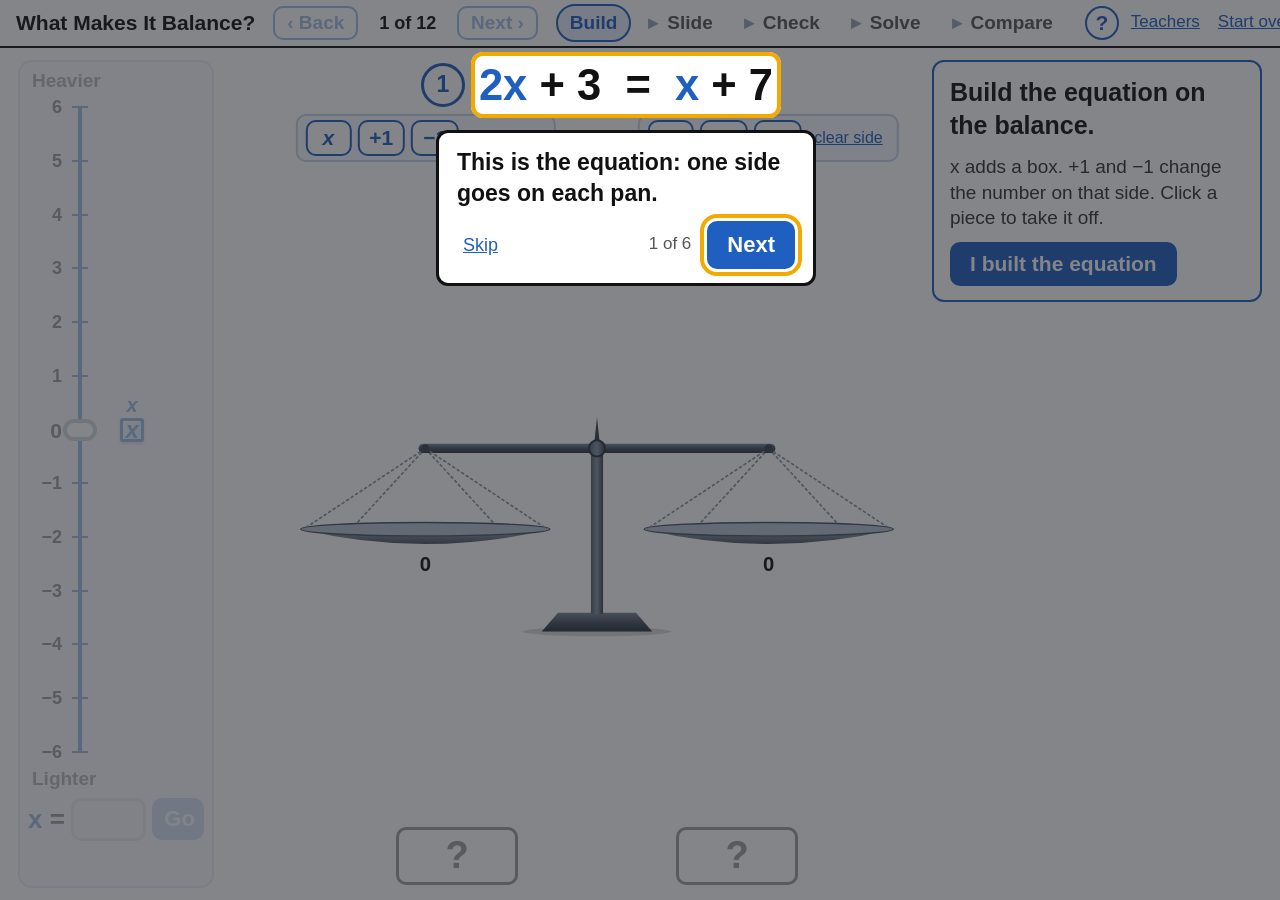
==== commit 06f8dd2d: "Set the slider column apart from the balance; negative x floats beside its slot - The slider column " ====
--- a/index.html
+++ b/index.html
@@ -4,7 +4,7 @@
   <meta charset="utf-8">
   <meta name="viewport" content="width=device-width, initial-scale=1">
   <title>What Makes It Balance?</title>
-  <link rel="stylesheet" href="css/style.css?v=v3s1">
+  <link rel="stylesheet" href="css/style.css?v=v3s2">
 </head>
 <body class="app" data-step="build">
   <header class="bar">
@@ -87,14 +87,14 @@
     </div>
   </div>
 
-  <script src="js/exact.js?v=v3s1"></script>
-  <script src="js/equations.js?v=v3s1"></script>
-  <script src="js/model.js?v=v3s1"></script>
-  <script src="js/flow.js?v=v3s1"></script>
-  <script src="js/equation-view.js?v=v3s1"></script>
-  <script src="js/balance.js?v=v3s1"></script>
-  <script src="js/vslider.js?v=v3s1"></script>
-  <script src="js/explore.js?v=v3s1"></script>
-  <script src="js/activity.js?v=v3s1"></script>
+  <script src="js/exact.js?v=v3s2"></script>
+  <script src="js/equations.js?v=v3s2"></script>
+  <script src="js/model.js?v=v3s2"></script>
+  <script src="js/flow.js?v=v3s2"></script>
+  <script src="js/equation-view.js?v=v3s2"></script>
+  <script src="js/balance.js?v=v3s2"></script>
+  <script src="js/vslider.js?v=v3s2"></script>
+  <script src="js/explore.js?v=v3s2"></script>
+  <script src="js/activity.js?v=v3s2"></script>
 </body>
 </html>
--- a/css/style.css
+++ b/css/style.css
@@ -98,10 +98,12 @@
 .steps li[aria-current="step"] { color: var(--blue); border-color: var(--blue); background: var(--blue-tint); }
 
 /* stage: slider column, centre (equation, balance, readout), prompt panel */
-.stage { flex: 1 1 auto; min-height: 0; display: grid; grid-template-columns: 196px minmax(0, 1fr) 330px; gap: 0.8rem;
+.stage { flex: 1 1 auto; min-height: 0; display: grid; grid-template-columns: 196px minmax(0, 1fr) 330px; gap: 1.6rem;
   padding: 0.4rem 0.8rem 0.5rem; }
-.col-slide { display: flex; flex-direction: column; align-items: stretch; min-height: 0; }
-.col-center { display: flex; flex-direction: column; min-height: 0; min-width: 0; }
+.col-slide { display: flex; flex-direction: column; align-items: stretch; min-height: 0; padding: 0.3rem 0.4rem 0.2rem;
+  background: #F3F6FB; border: 2px solid var(--line); border-radius: 14px; }
+/* the centre column is indented so the balance sits apart from the slider column (and draws about 10% smaller) */
+.col-center { display: flex; flex-direction: column; min-height: 0; min-width: 0; padding-left: 2.4rem; }
 .col-right { display: flex; flex-direction: column; min-height: 0; }
 
 /* the vertical slider */
@@ -129,18 +131,18 @@
   background: linear-gradient(135deg, #F4F8FE, #BFD1F0); box-shadow: 0 2px 3px rgba(0,0,0,0.25); }
 .xbox.is-unknown { color: var(--blue); font-style: italic; font-size: 1.2rem; }
 .xbox.is-zero { border-style: dashed; background: repeating-linear-gradient(45deg, #EDEDED 0 4px, #C9C9C9 4px 7px); box-shadow: none; }
-.xbox.is-balloon { border-radius: calc(var(--side) * 0.28); background: radial-gradient(circle at 35% 30%, #FFFFFF, #D7E4FA 60%, #9FB9E6);
-  transform: translateY(calc(-100% - 14px)); }
-.xbox.is-balloon::after { content: ""; position: absolute; left: 50%; top: 100%; width: 2px; height: 18px; margin-left: -1px; background: #4A4A4A; }
+.xbox.is-balloon { border-radius: calc(var(--side) * 0.28); background: radial-gradient(circle at 35% 30%, #FFFFFF, #D7E4FA 60%, #9FB9E6); }
+.xstring { position: absolute; left: 0; top: 0; overflow: visible; pointer-events: none; }
+.xstring[hidden] { display: none; }
 .xbox::before { content: "x"; position: absolute; left: 50%; bottom: calc(100% + 2px); transform: translateX(-50%);
   color: var(--blue); font-style: italic; font-weight: 700; font-size: 1rem; }
 
-.x-form { flex: none; display: flex; align-items: center; gap: 0.35rem; margin-top: 0.3rem; }
-.x-form .x-label { font-size: 1.4rem; font-weight: 700; white-space: nowrap; }
-.x-form .x-input { font: inherit; font-weight: 700; font-size: 1.3rem; width: 3.8em; min-height: 40px; padding: 0.05rem 0.3rem;
+.x-form { flex: none; display: flex; align-items: center; gap: 0.3rem; margin-top: 0.3rem; }
+.x-form .x-label { font-size: 1.3rem; font-weight: 700; white-space: nowrap; }
+.x-form .x-input { font: inherit; font-weight: 700; font-size: 1.3rem; width: 2.9em; min-height: 40px; padding: 0.05rem 0.3rem;
   border: 3px solid var(--blue); border-radius: 10px; text-align: center; color: var(--ink); }
 .x-input:disabled { background: #EEF1F5; border-color: var(--line); }
-.x-form .btn { min-height: 40px; padding: 0.2rem 0.6rem; }
+.x-form .btn { min-height: 40px; padding: 0.2rem 0.5rem; }
 .msg { flex: none; margin: 0.15rem 0 0; min-height: 2.4em; font-size: 0.8rem; line-height: 1.2; font-weight: 700; }
 
 /* centre */
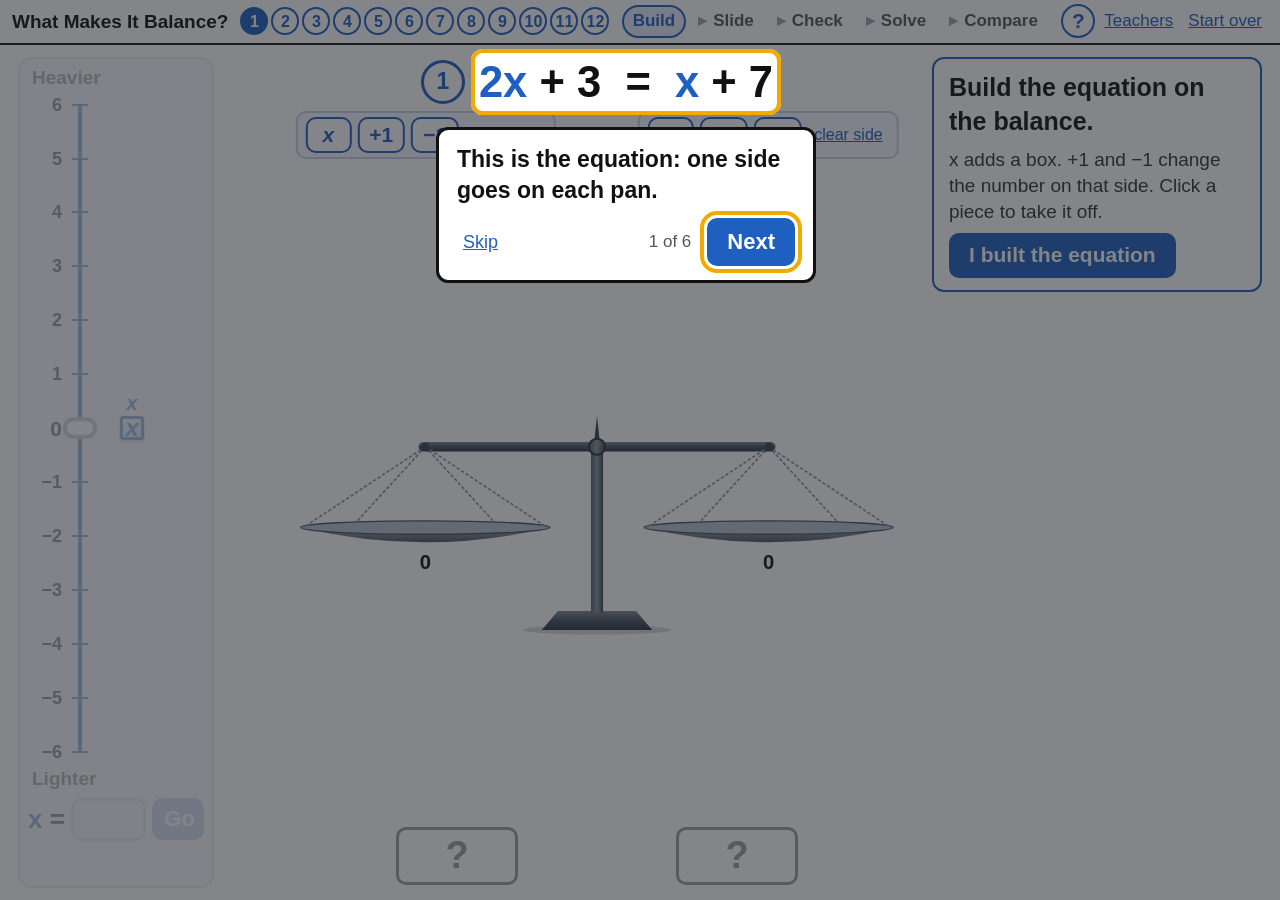
==== commit 77024d55: "Stage 2 (spec v3): check, Solve, Compare, reflection breaks, Part 3, saving, completion - One-tap ch" ====
--- a/index.html
+++ b/index.html
@@ -4,16 +4,12 @@
   <meta charset="utf-8">
   <meta name="viewport" content="width=device-width, initial-scale=1">
   <title>What Makes It Balance?</title>
-  <link rel="stylesheet" href="css/style.css?v=v3s2">
+  <link rel="stylesheet" href="css/style.css?v=v3s4">
 </head>
 <body class="app" data-step="build">
   <header class="bar">
     <span class="bar-title">What Makes It Balance?</span>
-    <nav class="bar-nav" aria-label="Equations">
-      <button type="button" class="btn btn-nav" id="back" aria-keyshortcuts="b">&lsaquo; Back</button>
-      <span class="bar-progress" id="progress"></span>
-      <button type="button" class="btn btn-nav" id="next" aria-keyshortcuts="n">Next &rsaquo;</button>
-    </nav>
+    <nav class="eqstrip" id="eqstrip" aria-label="Equations"></nav>
     <ol class="steps" id="steps" aria-label="Steps for this equation">
       <li data-step="build">Build</li>
       <li data-step="slide">Slide</li>
@@ -30,6 +26,7 @@
 
   <main class="stage">
     <section class="col-slide" id="col-slide" aria-label="Slider for x">
+      <p class="spot-msg" id="spot-msg" role="alert"></p>
       <div class="vs-host" id="vslider"></div>
       <form class="x-form" id="x-form" autocomplete="off">
         <label for="x-input" class="x-label"><span class="eqn-x">x</span> =</label>
@@ -72,7 +69,10 @@
     <section class="col-right" aria-label="What to do">
       <div class="prompt" id="prompt" aria-live="polite"></div>
     </section>
+
+    <div class="stop" id="stop" hidden role="region" aria-live="polite"></div>
   </main>
+  <div class="veil" id="veil" hidden></div>
   <div class="xbox" id="xbox"><span></span></div>
 
   <div class="coach" id="coach" hidden>
@@ -87,14 +87,14 @@
     </div>
   </div>
 
-  <script src="js/exact.js?v=v3s2"></script>
-  <script src="js/equations.js?v=v3s2"></script>
-  <script src="js/model.js?v=v3s2"></script>
-  <script src="js/flow.js?v=v3s2"></script>
-  <script src="js/equation-view.js?v=v3s2"></script>
-  <script src="js/balance.js?v=v3s2"></script>
-  <script src="js/vslider.js?v=v3s2"></script>
-  <script src="js/explore.js?v=v3s2"></script>
-  <script src="js/activity.js?v=v3s2"></script>
+  <script src="js/exact.js?v=v3s4"></script>
+  <script src="js/equations.js?v=v3s4"></script>
+  <script src="js/model.js?v=v3s4"></script>
+  <script src="js/flow.js?v=v3s4"></script>
+  <script src="js/equation-view.js?v=v3s4"></script>
+  <script src="js/balance.js?v=v3s4"></script>
+  <script src="js/vslider.js?v=v3s4"></script>
+  <script src="js/explore.js?v=v3s4"></script>
+  <script src="js/activity.js?v=v3s4"></script>
 </body>
 </html>
--- a/css/style.css
+++ b/css/style.css
@@ -79,9 +79,9 @@
 @media (max-height: 540px), (max-width: 980px) { body.app { overflow: auto; height: auto; } }
 
 /* top bar */
-.bar { flex: 0 0 auto; display: flex; align-items: center; gap: 0.9rem; padding: 0.2rem 0.8rem;
+.bar { flex: 0 0 auto; display: flex; align-items: center; gap: 0.6rem; padding: 0.2rem 0.6rem;
   border-bottom: 2px solid var(--ink); position: relative; z-index: 70; background: #FFFFFF; }
-.bar-title { font-weight: 700; font-size: 1.05rem; white-space: nowrap; }
+.bar-title { font-weight: 700; font-size: 0.95rem; white-space: nowrap; }
 .bar-nav { display: flex; align-items: center; gap: 0.4rem; }
 .bar-progress { font-weight: 700; min-width: 4.6em; text-align: center; white-space: nowrap; }
 .bar .btn { white-space: nowrap; }
@@ -89,12 +89,12 @@
 .btn:disabled { opacity: 0.4; cursor: default; }
 .btn-primary { background: var(--blue); color: #FFFFFF; }
 .btn-primary:hover:not(:disabled) { background: #174B98; }
-.bar-tools { margin-left: auto; display: flex; gap: 0.6rem; align-items: center; font-size: 0.85rem; white-space: nowrap; }
+.bar-tools { margin-left: auto; display: flex; gap: 0.45rem; align-items: center; font-size: 0.85rem; white-space: nowrap; }
 .btn-help { min-width: 34px; min-height: 34px; padding: 0; border-radius: 50%; font-size: 1.05rem; }
 .linkish { font: inherit; color: var(--blue); background: none; border: 0; text-decoration: underline; cursor: pointer; padding: 0.3rem; }
-.steps { display: flex; gap: 0.15rem; list-style: none; margin: 0 auto; padding: 0; font-size: 0.95rem; font-weight: 700; white-space: nowrap; }
-.steps li { padding: 0.2rem 0.6rem; border-radius: 999px; color: var(--muted); border: 2px solid transparent; }
-.steps li + li::before { content: "\25B8"; margin-right: 0.45rem; color: #9AA5B1; }
+.steps { display: flex; gap: 0.05rem; list-style: none; margin: 0 auto; padding: 0; font-size: 0.85rem; font-weight: 700; white-space: nowrap; }
+.steps li { padding: 0.15rem 0.45rem; border-radius: 999px; color: var(--muted); border: 2px solid transparent; }
+.steps li + li::before { content: "\25B8"; margin-right: 0.3rem; color: #9AA5B1; }
 .steps li[aria-current="step"] { color: var(--blue); border-color: var(--blue); background: var(--blue-tint); }
 
 /* stage: slider column, centre (equation, balance, readout), prompt panel */
@@ -184,7 +184,7 @@
 @keyframes rel-arrive { 0% { transform: scale(0.6); } 60% { transform: scale(1.25); } 100% { transform: scale(1); } }
 
 /* prompt panel */
-.prompt { flex: 0 1 auto; min-height: 0; display: flex; flex-direction: column; gap: 0.55rem; padding: 0.7rem 0.8rem;
+.prompt { flex: 0 1 auto; min-height: 0; display: flex; flex-direction: column; gap: 0.45rem; padding: 0.6rem 0.75rem;
   border: 2px solid var(--blue); border-radius: 12px; background: #FFFFFF; }
 .prompt p { margin: 0; }
 .prompt-q { font-weight: 700; font-size: 1.25rem; }
@@ -207,12 +207,105 @@
 .coach-buttons { display: flex; align-items: center; gap: 0.8rem; }
 .coach-count { margin-left: auto; color: var(--muted); font-size: 0.85rem; }
 
+/* equation strip (every equation is clickable; each keeps its own progress) */
+.eqstrip { display: flex; gap: 0.15rem; }
+.eqpick { font: inherit; font-weight: 700; font-size: 0.8rem; width: 28px; height: 28px; padding: 0; border-radius: 50%;
+  border: 2px solid var(--blue); background: #FFFFFF; color: var(--blue); cursor: pointer; position: relative; }
+.eqpick.is-done { background: var(--blue-tint); }
+.eqpick.is-done::after { content: "\2713"; position: absolute; right: -4px; top: -6px; font-size: 0.7rem; color: var(--green);
+  background: #FFFFFF; border-radius: 50%; line-height: 1; }
+.eqpick[aria-current="true"] { background: var(--blue); color: #FFFFFF; }
+.steps li.is-skipped { text-decoration: line-through; opacity: 0.5; }
+
+/* the one-tap check and Part 3 choices */
+.choices { display: grid; gap: 0.4rem; }
+.prompt .choice { font-size: 1.1rem; min-height: 46px; text-align: left; padding: 0.3rem 0.8rem; }
+.choice[aria-pressed="true"], .reason[aria-pressed="true"] { background: var(--blue); color: #FFFFFF; }
+.prompt .choice { align-self: stretch; }
+.prompt-sub { font-weight: 700; color: var(--muted); }
+.reasons { display: grid; gap: 0.35rem; }
+.prompt .reason { font-size: 0.86rem; font-weight: 700; text-align: left; padding: 0.2rem 0.5rem; min-height: 36px; line-height: 1.2; }
+.choices.is-row { grid-template-columns: repeat(3, 1fr); }
+.prompt .choices.is-row .choice { font-size: 0.8rem; text-align: center; padding: 0.2rem 0.3rem; min-height: 44px; line-height: 1.15; }
+.prompt .reason { align-self: stretch; }
+.counter { border: 2px solid var(--ink); background: #FFF8DC; border-radius: 10px; padding: 0.3rem 0.5rem; display: grid; gap: 0.2rem; font-size: 0.9rem; }
+.counter p { margin: 0; }
+.counter:focus { outline: 3px solid var(--focus); }
+.counter-eq { display: flex; align-items: center; gap: 0.4rem; font-size: 1.15rem; }
+.sort-num { display: inline-flex; align-items: center; justify-content: center; width: 1.7em; height: 1.7em; flex: none;
+  border: 2px solid var(--blue); border-radius: 50%; color: var(--blue); font-weight: 700; font-size: 0.8rem; }
+.eqline { font-weight: 700; white-space: nowrap; }
+
+/* worked steps, in the sheet's layout: the added term under each side */
+.work-wrap { display: grid; gap: 0.25rem; }
+.work { display: grid; grid-template-columns: 1fr auto 1fr; column-gap: 0.5rem; row-gap: 0.05rem; font-weight: 700; font-size: 1.05rem;
+  padding: 0.3rem 0.4rem; border: 2px solid var(--line); border-radius: 10px; background: var(--panel); }
+.w-l { text-align: right; } .w-r { text-align: left; } .w-eq { text-align: center; }
+.w-op { color: var(--muted); font-size: 0.92rem; }
+.w-label { grid-column: 1 / -1; font-size: 0.78rem; color: var(--muted); font-weight: 700; margin-top: 0.15rem; }
+.w-text { font-size: 0.9rem; }
+.w-check { font-weight: 700; }
+.prompt-col { font-size: 1rem; border-left: 5px solid var(--blue); padding: 0.2rem 0.5rem; background: var(--blue-tint); border-radius: 4px; }
+
+/* stop screens (Solve, reflection breaks, welcome back, completion) cover the stage; the top bar stays */
+.stage { position: relative; }
+.stop { position: absolute; inset: 0; z-index: 45; display: flex; align-items: center; justify-content: center; background: rgba(255, 255, 255, 0.96); }
+.stop[hidden] { display: none; }
+.stop-card { max-width: 980px; display: flex; flex-direction: column; align-items: center; gap: 1rem; text-align: center; padding: 1rem 2rem; }
+.stop-eq { display: flex; align-items: center; gap: 1rem; font-size: 3.6rem; }
+.stop-eq .eq-number { width: 3.2rem; height: 3.2rem; font-size: 1.6rem; }
+.stop-lead { margin: 0; font-size: 2rem; font-weight: 700; }
+.stop-text { margin: 0; font-size: 1.35rem; max-width: 46em; }
+.stop-prompt { margin: 0; font-size: 1.9rem; font-weight: 700; line-height: 1.3; max-width: 30em; display: flex; gap: 0.8rem; align-items: baseline; text-align: left; }
+.stop-prompt.is-small { font-size: 1.45rem; }
+.prompt-n { flex: none; display: inline-flex; align-items: center; justify-content: center; min-width: 2.2em; height: 2.2em; font-size: 0.7em;
+  border: 3px solid var(--blue); border-radius: 50%; color: var(--blue); }
+.btn-big { font-size: 1.35rem; min-height: 54px; padding: 0.3rem 1.6rem; }
+.stop-buttons { display: flex; gap: 1rem; }
+.stop-note { margin: 0; font-size: 0.95rem; color: var(--muted); }
+.results { border-collapse: collapse; font-size: 1rem; text-align: left; }
+.results th, .results td { padding: 0.14rem 0.7rem; border-bottom: 1px solid #DDE3EC; }
+.results thead th { font-size: 0.85rem; color: var(--muted); border-bottom: 2px solid var(--line); }
+.results .c-eq { font-size: 1.05rem; }
+.results .c-yes { color: var(--green); font-weight: 700; }
+.results .c-no { font-weight: 700; }
+body.is-stopped .bar-tools .btn-help { visibility: hidden; }
+
+/* "Check the slider again": everything dims except the slider column */
+.veil { position: fixed; inset: 0; z-index: 50; background: rgba(60, 64, 72, 0.55); }
+.veil[hidden] { display: none; }
+body.is-spotlight .col-slide { position: relative; z-index: 60; box-shadow: 0 0 0 4px var(--focus); }
+.spot-msg { margin: 0 0 0.3rem; font-weight: 700; font-size: 1.05rem; background: #FFF1B8; border: 2px solid var(--ink); border-radius: 8px; padding: 0.2rem 0.4rem; }
+.spot-msg:empty { display: none; }
+
 /* the test page: the same screen with an equation picker in the right column */
 .picker { display: grid; grid-template-columns: repeat(6, 1fr); gap: 0.35rem; }
 .picker button { font: inherit; font-weight: 700; min-height: 40px; border: 2px solid var(--blue); border-radius: 50%;
   background: #FFFFFF; color: var(--blue); cursor: pointer; }
 .picker button[aria-pressed="true"] { background: var(--blue); color: #FFFFFF; }
 
+.prompt-q.is-compact { font-size: 1.12rem; }
+.prompt-q.is-compact .prompt-help { font-weight: 400; }
+
+/* shorter windows (1366 x 650): a little more room for the prompt panel */
+@media (max-height: 719px) {
+  .stage { grid-template-columns: 196px minmax(0, 1fr) 352px; }
+  .prompt-q { font-size: 1.12rem; }
+  .prompt-help { font-size: 0.88rem; }
+  .work { font-size: 0.95rem; padding: 0.2rem 0.35rem; }
+  .w-label { font-size: 0.72rem; margin-top: 0.05rem; }
+  .w-op { font-size: 0.85rem; }
+  .w-text { font-size: 0.84rem; }
+  .prompt-col { font-size: 0.88rem; }
+  .prompt .reason { font-size: 0.8rem; min-height: 32px; }
+  .counter { font-size: 0.84rem; }
+  .counter-eq { font-size: 1rem; }
+  .stop-card { gap: 0.55rem; padding: 0.4rem 1.5rem; }
+  .stop-card .results th, .stop-card .results td { padding: 0.04rem 0.6rem; }
+  .stop-card .results { font-size: 0.92rem; }
+  .stop-card:has(.results) .stop-lead { font-size: 1.5rem; }
+}
+
 @media (min-height: 720px) {
   body.app { font-size: 18px; }
   .stage { padding: 0.6rem 0.9rem 0.6rem; }
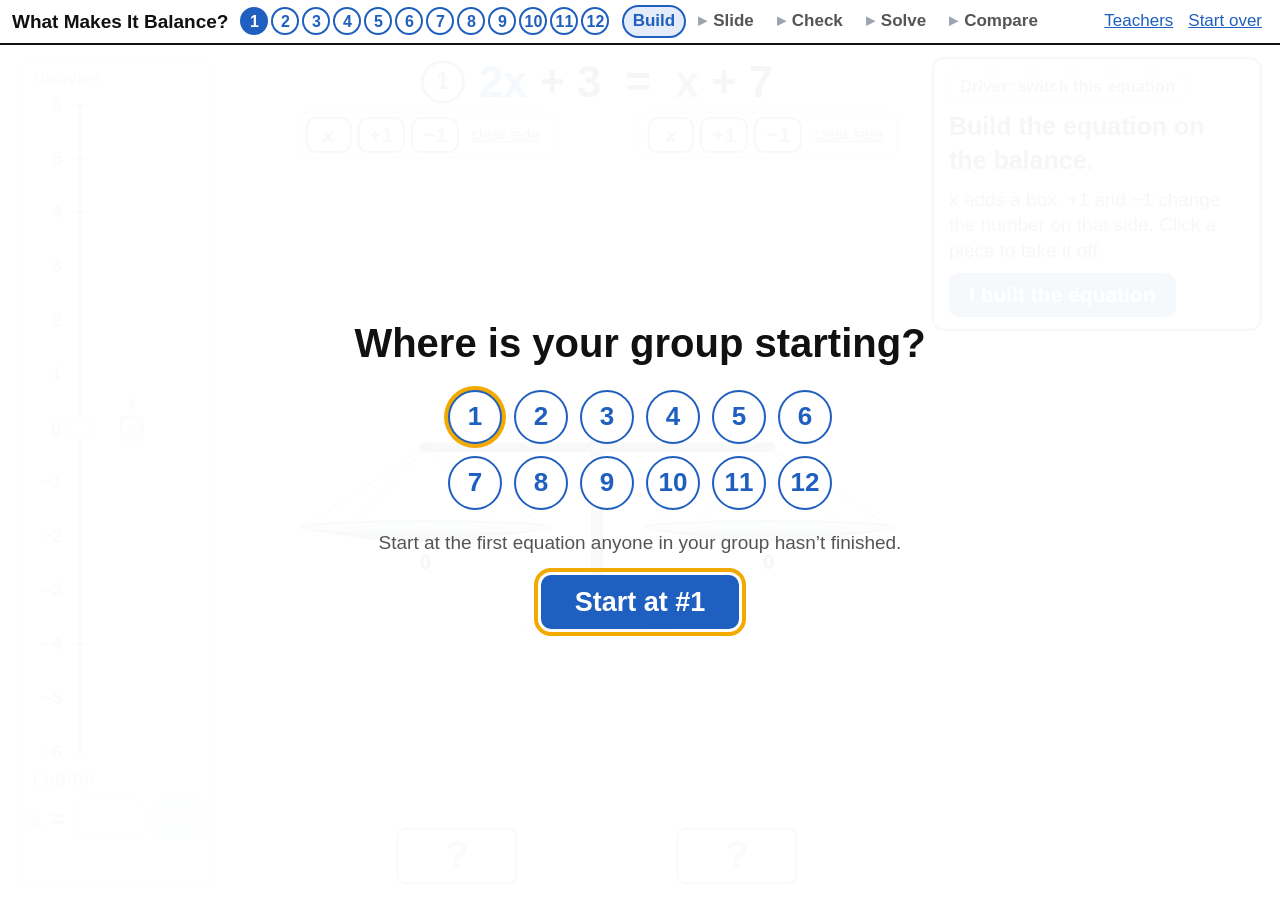
==== commit 362a899f: "Group version (spec v3, section 1a): group wording, start screen, renumbered reflection prompts - Sp" ====
--- a/index.html
+++ b/index.html
@@ -4,7 +4,7 @@
   <meta charset="utf-8">
   <meta name="viewport" content="width=device-width, initial-scale=1">
   <title>What Makes It Balance?</title>
-  <link rel="stylesheet" href="css/style.css?v=v3s4">
+  <link rel="stylesheet" href="css/style.css?v=v3s5">
 </head>
 <body class="app" data-step="build">
   <header class="bar">
@@ -87,14 +87,14 @@
     </div>
   </div>
 
-  <script src="js/exact.js?v=v3s4"></script>
-  <script src="js/equations.js?v=v3s4"></script>
-  <script src="js/model.js?v=v3s4"></script>
-  <script src="js/flow.js?v=v3s4"></script>
-  <script src="js/equation-view.js?v=v3s4"></script>
-  <script src="js/balance.js?v=v3s4"></script>
-  <script src="js/vslider.js?v=v3s4"></script>
-  <script src="js/explore.js?v=v3s4"></script>
-  <script src="js/activity.js?v=v3s4"></script>
+  <script src="js/exact.js?v=v3s5"></script>
+  <script src="js/equations.js?v=v3s5"></script>
+  <script src="js/model.js?v=v3s5"></script>
+  <script src="js/flow.js?v=v3s5"></script>
+  <script src="js/equation-view.js?v=v3s5"></script>
+  <script src="js/balance.js?v=v3s5"></script>
+  <script src="js/vslider.js?v=v3s5"></script>
+  <script src="js/explore.js?v=v3s5"></script>
+  <script src="js/activity.js?v=v3s5"></script>
 </body>
 </html>
--- a/css/style.css
+++ b/css/style.css
@@ -278,6 +278,19 @@
 .spot-msg { margin: 0 0 0.3rem; font-weight: 700; font-size: 1.05rem; background: #FFF1B8; border: 2px solid var(--ink); border-radius: 8px; padding: 0.2rem 0.4rem; }
 .spot-msg:empty { display: none; }
 
+.prompt-driver { font-size: 0.82rem; font-weight: 700; color: var(--muted); border: 2px dashed var(--line); border-radius: 6px;
+  padding: 0.1rem 0.45rem; align-self: flex-start; }
+.prompt-group { font-size: 0.95rem; font-weight: 700; border-left: 5px solid var(--focus); padding: 0.15rem 0.5rem; background: #FFF8DC; border-radius: 4px; }
+.bridge { border: 2px solid var(--focus); background: #FFF8DC; border-radius: 10px; padding: 0.3rem 0.6rem; }
+.bridge p { margin: 0; font-size: 0.95rem; }
+.bridge .bridge-title { font-weight: 700; font-size: 1rem; }
+.prompt-col p { margin: 0; }
+.prompt-col { display: flex; flex-wrap: wrap; align-items: center; gap: 0.4rem; }
+.prompt .btn.btn-small-inline { min-height: 34px; font-size: 0.9rem; padding: 0.1rem 0.6rem; }
+.start-list { display: grid; grid-template-columns: repeat(6, auto); gap: 0.6rem; }
+.eqpick.is-big { width: 54px; height: 54px; font-size: 1.3rem; }
+.eqpick.is-default { box-shadow: 0 0 0 4px var(--focus); }
+
 /* the test page: the same screen with an equation picker in the right column */
 .picker { display: grid; grid-template-columns: repeat(6, 1fr); gap: 0.35rem; }
 .picker button { font: inherit; font-weight: 700; min-height: 40px; border: 2px solid var(--blue); border-radius: 50%;
@@ -287,8 +300,8 @@
 .prompt-q.is-compact { font-size: 1.12rem; }
 .prompt-q.is-compact .prompt-help { font-weight: 400; }
 
-/* shorter windows (1366 x 650): a little more room for the prompt panel */
-@media (max-height: 719px) {
+/* windows up to 800 tall (1366 x 650 and 1366 x 768): a little more room for the prompt panel */
+@media (max-height: 800px) {
   .stage { grid-template-columns: 196px minmax(0, 1fr) 352px; }
   .prompt-q { font-size: 1.12rem; }
   .prompt-help { font-size: 0.88rem; }
